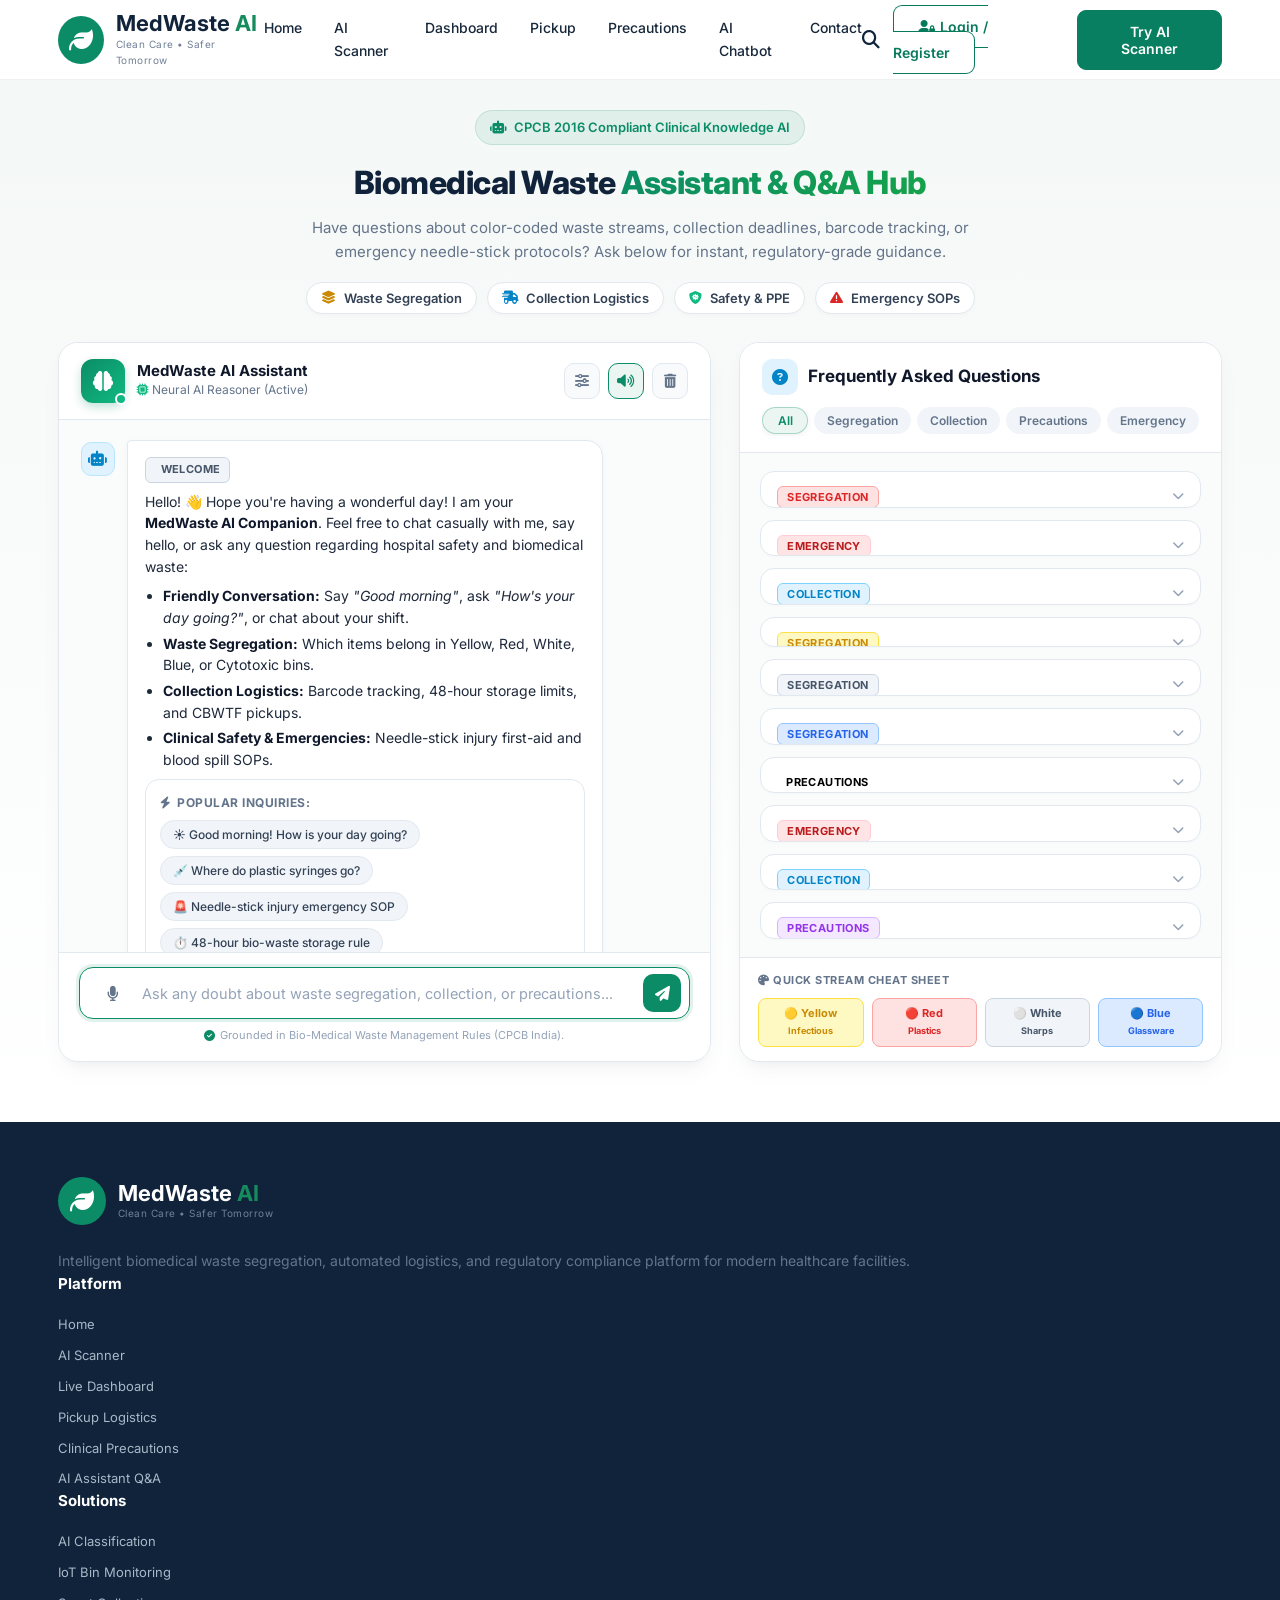
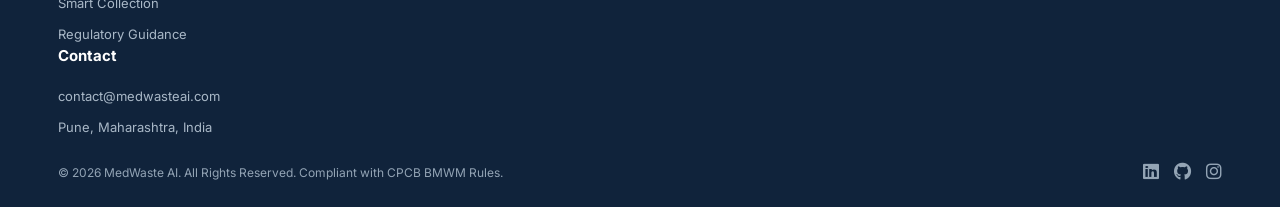
==== frontend/chatbot.html @ 3b21d908 "changes" ====
<!DOCTYPE html>
<html lang="en">

<head>
    <meta charset="UTF-8">
    <meta name="viewport" content="width=device-width, initial-scale=1.0">

    <title>AI Chatbot & Knowledge Assistant | MedWaste AI</title>
    <meta name="description" content="Ask doubts and get instant biomedical waste segregation guidance, collection logistics protocols, and clinical precautions grounded in Bio-Medical Waste Management Rules.">

    <!-- Global & Page Styles -->
    <link rel="stylesheet" href="style.css">
    <link rel="stylesheet" href="chatbot.css">

    <!-- Google Fonts -->
    <link rel="preconnect" href="https://fonts.googleapis.com">
    <link rel="preconnect" href="https://fonts.gstatic.com" crossorigin>
    <link href="https://fonts.googleapis.com/css2?family=Inter:wght@400;500;600;700;800&display=swap" rel="stylesheet">

    <!-- Font Awesome Icons -->
    <link rel="stylesheet" href="https://cdnjs.cloudflare.com/ajax/libs/font-awesome/6.5.2/css/all.min.css">
</head>

<body>

    <!-- ================= NAVBAR ================= -->
    <header class="navbar">
        <div class="logo">
            <div class="logo-icon">
                <i class="fa-solid fa-leaf"></i>
            </div>
            <div>
                <h2>MedWaste <span>AI</span></h2>
                <p>Clean Care • Safer Tomorrow</p>
            </div>
        </div>

        <nav id="navMenu">
            <a href="index.html">Home</a>
            <a href="scanner.html">AI Scanner</a>
            <a href="dashboard.html">Dashboard</a>
            <a href="pickup.html">Pickup</a>
            <a href="precautions.html">Precautions</a>
            <a href="chatbot.html" class="active">AI Chatbot</a>
            <a href="index.html#contact">Contact</a>
        </nav>

        <div class="nav-actions">
            <button class="search-btn" title="Focus Chat Input" onclick="document.getElementById('chatInput').focus()">
                <i class="fa-solid fa-magnifying-glass"></i>
            </button>

            <div id="authNavContainer">
                <a href="login.html" class="login-btn">
                    <i class="fa-solid fa-user-lock"></i> Login / Register
                </a>
            </div>

            <button class="primary-btn" onclick="window.location.href='scanner.html'">
                Try AI Scanner
            </button>
        </div>

        <button class="menu-btn" onclick="toggleMenu()" aria-label="Toggle navigation menu">
            <i class="fa-solid fa-bars"></i>
        </button>
    </header>


    <!-- ================= MAIN CHATBOT PAGE ================= -->
    <main class="chatbot-page">

        <!-- Hero Header -->
        <section class="chatbot-hero">
            <div class="chatbot-badge">
                <i class="fa-solid fa-robot"></i>
                CPCB 2016 Compliant Clinical Knowledge AI
            </div>

            <h1>
                Biomedical Waste <span>Assistant & Q&amp;A Hub</span>
            </h1>

            <p>
                Have questions about color-coded waste streams, collection deadlines, barcode tracking, 
                or emergency needle-stick protocols? Ask below for instant, regulatory-grade guidance.
            </p>

            <!-- Topic Quick Filter Chips -->
            <div class="topic-chips">
                <button type="button" class="topic-chip" onclick="askQuickPrompt('Which biomedical waste items belong in the Yellow, Red, White, and Blue bins?')">
                    <i class="fa-solid fa-layer-group" style="color: #ca8a04;"></i> Waste Segregation
                </button>
                <button type="button" class="topic-chip" onclick="askQuickPrompt('What is the 48-hour waste storage rule and how are barcoded bags tracked?')">
                    <i class="fa-solid fa-truck-fast" style="color: #0284c7;"></i> Collection Logistics
                </button>
                <button type="button" class="topic-chip" onclick="askQuickPrompt('What Personal Protective Equipment (PPE) is mandatory for waste handlers?')">
                    <i class="fa-solid fa-shield-virus" style="color: #10b981;"></i> Safety &amp; PPE
                </button>
                <button type="button" class="topic-chip" onclick="askQuickPrompt('What is the emergency first-aid protocol for an accidental needle-stick injury?')">
                    <i class="fa-solid fa-triangle-exclamation" style="color: #dc2626;"></i> Emergency SOPs
                </button>
            </div>
        </section>


        <!-- Two-Column Interactive Layout -->
        <div class="chatbot-container">

            <!-- LEFT: Real-Time Chatbot Console -->
            <section class="chat-console-card" aria-label="Interactive Waste Assistant Chat">

                <!-- Console Header -->
                <div class="chat-console-header">
                    <div class="bot-identity">
                        <div class="bot-avatar-wrapper">
                            <div class="bot-avatar">
                                <i class="fa-solid fa-brain"></i>
                            </div>
                            <span class="online-dot" title="Knowledge Engine Active"></span>
                        </div>
                        <div class="bot-text">
                            <h3>MedWaste AI Assistant</h3>
                            <p id="activeEngineLabel"><i class="fa-solid fa-microchip" style="color: #10b981;"></i> Neural AI Reasoner</p>
                        </div>
                    </div>

                    <div class="chat-header-actions">
                        <button type="button" id="engineSettingsBtn" class="icon-btn" title="AI Model Settings (Gemini LLM / Neural Engine)" onclick="openEngineModal()">
                            <i class="fa-solid fa-sliders"></i>
                        </button>
                        <button type="button" id="soundToggleBtn" class="icon-btn active-sound" title="Toggle Voice Narration (TTS)" onclick="toggleSound()">
                            <i class="fa-solid fa-volume-high" id="soundIcon"></i>
                        </button>
                        <button type="button" id="clearChatBtn" class="icon-btn" title="Clear Conversation" onclick="clearConversation()">
                            <i class="fa-solid fa-trash-can"></i>
                        </button>
                    </div>
                </div>

                <!-- Chat Messages Stream -->
                <div class="chat-messages-container" id="chatMessages" role="log" aria-live="polite">

                    <!-- Welcome Bot Message -->
                    <div class="message-row bot-row">
                        <div class="msg-avatar bot-msg-avatar">
                            <i class="fa-solid fa-robot"></i>
                        </div>
                        <div class="msg-bubble-wrap">
                            <div class="msg-bubble bot-bubble">
                                <span class="stream-badge general">
                                    <i class="fa-solid fa-sparkles"></i> Welcome
                                </span>
                                <p>
                                    Hello! 👋 Hope you're having a wonderful day! I am your <strong>MedWaste AI Companion</strong>. 
                                    Feel free to chat casually with me, say hello, or ask any question regarding hospital safety and biomedical waste:
                                </p>
                                <ul>
                                    <li><strong>Friendly Conversation:</strong> Say <em>"Good morning"</em>, ask <em>"How's your day going?"</em>, or chat about your shift.</li>
                                    <li><strong>Waste Segregation:</strong> Which items belong in Yellow, Red, White, Blue, or Cytotoxic bins.</li>
                                    <li><strong>Collection Logistics:</strong> Barcode tracking, 48-hour storage limits, and CBWTF pickups.</li>
                                    <li><strong>Clinical Safety &amp; Emergencies:</strong> Needle-stick injury first-aid and blood spill SOPs.</li>
                                </ul>

                                <!-- Initial Quick Prompt Chips -->
                                <div class="suggestions-box">
                                    <div class="suggestions-title">
                                        <i class="fa-solid fa-bolt"></i> Popular Inquiries:
                                    </div>
                                    <div class="prompt-chips-wrap">
                                        <button type="button" class="prompt-chip" onclick="askQuickPrompt('Good morning! How is your day going?')">
                                            ☀️ Good morning! How is your day going?
                                        </button>
                                        <button type="button" class="prompt-chip" onclick="askQuickPrompt('Where do used plastic syringes and IV sets go?')">
                                            💉 Where do plastic syringes go?
                                        </button>
                                        <button type="button" class="prompt-chip" onclick="askQuickPrompt('What is the emergency protocol for a needle-stick injury?')">
                                            🚨 Needle-stick injury emergency SOP
                                        </button>
                                        <button type="button" class="prompt-chip" onclick="askQuickPrompt('What is the 48-hour waste storage rule?')">
                                            ⏱️ 48-hour bio-waste storage rule
                                        </button>
                                        <button type="button" class="prompt-chip" onclick="askQuickPrompt('What belongs in the Blue container?')">
                                            🔷 What goes in the Blue container?
                                        </button>
                                        <button type="button" class="prompt-chip" onclick="askQuickPrompt('How should cytotoxic chemotherapy waste be handled?')">
                                            🟣 Cytotoxic chemo waste rules
                                        </button>
                                    </div>
                                </div>
                            </div>
                            <div class="msg-meta">
                                <span>Just now</span>
                            </div>
                        </div>
                    </div>

                    <!-- Typing Indicator Element -->
                    <div class="message-row bot-row" id="typingIndicator">
                        <div class="msg-avatar bot-msg-avatar">
                            <i class="fa-solid fa-robot"></i>
                        </div>
                        <div class="typing-indicator" style="display: flex;">
                            <span class="typing-dot"></span>
                            <span class="typing-dot"></span>
                            <span class="typing-dot"></span>
                        </div>
                    </div>

                </div>

                <!-- Input Console Form -->
                <div class="chat-console-input-area">
                    <form class="chat-form" id="chatForm" onsubmit="handleChatSubmit(event)">
                        <button type="button" class="input-action-btn voice-btn" id="voiceInputBtn" title="Speak your question using microphone" onclick="toggleVoiceRecognition()">
                            <i class="fa-solid fa-microphone" id="voiceIcon"></i>
                        </button>

                        <input 
                            type="text" 
                            class="chat-input" 
                            id="chatInput" 
                            placeholder="Ask any doubt about waste segregation, collection, or precautions..." 
                            autocomplete="off"
                            required
                        >

                        <button type="submit" class="input-action-btn send-btn" id="sendBtn" title="Send Question">
                            <i class="fa-solid fa-paper-plane"></i>
                        </button>
                    </form>

                    <div class="input-disclaimer">
                        <i class="fa-solid fa-circle-check" style="color: var(--chat-primary);"></i>
                        Grounded in Bio-Medical Waste Management Rules (CPCB India).
                    </div>
                </div>

            </section>


            <!-- RIGHT: Frequently Asked Questions & Quick Reference Hub -->
            <aside class="faq-hub-card" aria-label="Frequently Asked Questions Hub">

                <div class="faq-header">
                    <div class="faq-title">
                        <div class="faq-title-icon">
                            <i class="fa-solid fa-circle-question"></i>
                        </div>
                        <div>
                            <h2>Frequently Asked Questions</h2>
                        </div>
                    </div>

                    <!-- Category Filter Tabs -->
                    <div class="faq-filter-tabs" role="tablist">
                        <button type="button" class="tab-btn active" onclick="filterFaqs('All', this)">All</button>
                        <button type="button" class="tab-btn" onclick="filterFaqs('Segregation', this)">Segregation</button>
                        <button type="button" class="tab-btn" onclick="filterFaqs('Collection', this)">Collection</button>
                        <button type="button" class="tab-btn" onclick="filterFaqs('Precautions', this)">Precautions</button>
                        <button type="button" class="tab-btn" onclick="filterFaqs('Emergency', this)">Emergency</button>
                    </div>
                </div>

                <!-- Dynamic FAQ List -->
                <div class="faq-list-container" id="faqListContainer">
                    <!-- Populated dynamically by chatbot.js -->
                </div>

                <!-- Color Cheat Sheet Footer -->
                <div class="faq-footer-cheat">
                    <div class="cheat-title">
                        <i class="fa-solid fa-palette"></i> Quick Stream Cheat Sheet
                    </div>
                    <div class="cheat-stream-grid">
                        <div class="cheat-pill c-yellow" onclick="askQuickPrompt('What items belong in the Yellow biohazard bag and how is it treated?')">
                            🟡 Yellow<br><small>Infectious</small>
                        </div>
                        <div class="cheat-pill c-red" onclick="askQuickPrompt('Which items go into the Red container and how are they recycled?')">
                            🔴 Red<br><small>Plastics</small>
                        </div>
                        <div class="cheat-pill c-white" onclick="askQuickPrompt('What goes into the White translucent container and what are the rules?')">
                            ⚪ White<br><small>Sharps</small>
                        </div>
                        <div class="cheat-pill c-blue" onclick="askQuickPrompt('Which items go into the Blue-marked container and how are they treated?')">
                            🔵 Blue<br><small>Glassware</small>
                        </div>
                    </div>
                </div>

            </aside>

        </div>

    </main>


    <!-- ================= AI ENGINE SETTINGS MODAL ================= -->
    <div id="engineModal" class="engine-modal-backdrop" style="display: none;">
        <div class="engine-modal-dialog">
            <div class="engine-modal-header">
                <div style="display: flex; align-items: center; gap: 10px;">
                    <div class="engine-modal-icon">
                        <i class="fa-solid fa-microchip"></i>
                    </div>
                    <div>
                        <h3>AI Engine &amp; Intelligence Model</h3>
                        <p>Configure model processing &amp; reasoning parameters</p>
                    </div>
                </div>
                <button type="button" class="engine-modal-close" onclick="closeEngineModal()">
                    <i class="fa-solid fa-xmark"></i>
                </button>
            </div>

            <div class="engine-modal-body">
                <div class="engine-card active-engine-card" id="cardNeuralEngine">
                    <div class="engine-card-header">
                        <div class="engine-radio-wrap">
                            <input type="radio" id="engineModeNeural" name="engineMode" value="neural" checked onchange="handleEngineChange()">
                            <label for="engineModeNeural"><strong>MedWaste AI Clinical Reasoner</strong></label>
                        </div>
                        <span class="badge-default">Built-in (Zero-Latency)</span>
                    </div>
                    <p>
                        High-precision biomedical reasoning engine trained specifically on Bio-Medical Waste Management Rules 2016 (CPCB). 
                        Instantly recognizes over 100 clinical items, scenarios, emergency SOPs, and penalties without external API calls.
                    </p>
                </div>

                <div class="engine-card" id="cardGeminiEngine">
                    <div class="engine-card-header">
                        <div class="engine-radio-wrap">
                            <input type="radio" id="engineModeGemini" name="engineMode" value="gemini" onchange="handleEngineChange()">
                            <label for="engineModeGemini"><strong>Google Gemini 2.5 Flash LLM</strong></label>
                        </div>
                        <span class="badge-gemini"><i class="fa-solid fa-sparkles"></i> Cloud LLM</span>
                    </div>
                    <p>
                        Connect directly to Google's cutting-edge multimodal Gemini 2.5 Flash model for natural conversational synthesis and advanced hospital edge-case reasoning.
                    </p>
                    <div class="api-key-input-wrap" id="apiKeyWrap" style="margin-top: 12px; display: none;">
                        <label for="geminiApiKeyInput">Enter Gemini API Key:</label>
                        <div class="input-with-action">
                            <input type="password" id="geminiApiKeyInput" placeholder="AIzaSy..." autocomplete="off">
                            <button type="button" class="btn-toggle-key" onclick="toggleKeyVisibility()">
                                <i class="fa-solid fa-eye" id="keyEyeIcon"></i>
                            </button>
                        </div>
                        <small style="color: #64748b; margin-top: 4px; display: block;">
                            Your key is stored securely in your browser's local storage and used directly for queries.
                        </small>
                    </div>
                </div>
            </div>

            <div class="engine-modal-footer">
                <button type="button" class="outline-btn" onclick="closeEngineModal()">Cancel</button>
                <button type="button" class="primary-btn" onclick="saveEngineSettings()">Save Preferences</button>
            </div>
        </div>
    </div>


    <!-- ================= FOOTER ================= -->
    <footer class="footer">
        <div class="footer-container">

            <div class="footer-column">
                <div class="logo">
                    <div class="logo-icon">
                        <i class="fa-solid fa-leaf"></i>
                    </div>
                    <div>
                        <h2>MedWaste <span>AI</span></h2>
                        <p>Clean Care • Safer Tomorrow</p>
                    </div>
                </div>
                <p style="margin-top: 15px; font-size: 14px; color: #64748b;">
                    Intelligent biomedical waste segregation, automated logistics, 
                    and regulatory compliance platform for modern healthcare facilities.
                </p>
            </div>

            <div class="footer-column">
                <h3>Platform</h3>
                <a href="index.html">Home</a>
                <a href="scanner.html">AI Scanner</a>
                <a href="dashboard.html">Live Dashboard</a>
                <a href="pickup.html">Pickup Logistics</a>
                <a href="precautions.html">Clinical Precautions</a>
                <a href="chatbot.html">AI Assistant Q&amp;A</a>
            </div>

            <div class="footer-column">
                <h3>Solutions</h3>
                <a href="scanner.html">AI Classification</a>
                <a href="dashboard.html">IoT Bin Monitoring</a>
                <a href="pickup.html">Smart Collection</a>
                <a href="chatbot.html">Regulatory Guidance</a>
            </div>

            <div class="footer-column">
                <h3>Contact</h3>
                <a href="mailto:contact@medwasteai.com">contact@medwasteai.com</a>
                <a href="#">Pune, Maharashtra, India</a>
            </div>

        </div>

        <div class="footer-bottom">
            <p>© 2026 MedWaste AI. All Rights Reserved. Compliant with CPCB BMWM Rules.</p>
            <div class="socials">
                <a href="#" aria-label="LinkedIn"><i class="fa-brands fa-linkedin"></i></a>
                <a href="#" aria-label="GitHub"><i class="fa-brands fa-github"></i></a>
                <a href="#" aria-label="Instagram"><i class="fa-brands fa-instagram"></i></a>
            </div>
        </div>
    </footer>

    <!-- Toast Notification Container -->
    <div id="toastContainer" class="toast-container"></div>

    <!-- Application Scripts -->
    <script src="script.js"></script>
    <script src="chatbot.js"></script>

</body>

</html>
---- frontend/style.css ----
/* =========================
   GLOBAL
========================= */

* {
    margin: 0;
    padding: 0;
    box-sizing: border-box;
}

html {
    scroll-behavior: smooth;
}

body {
    font-family: "Inter", sans-serif;
    color: #10233b;
    background: #ffffff;
    line-height: 1.6;
}

button {
    font-family: inherit;
    cursor: pointer;
}

a {
    text-decoration: none;
    color: inherit;
}


/* =========================
   NAVBAR
========================= */

.navbar {
    height: 80px;
    padding: 0 4.5%;
    display: flex;
    align-items: center;
    justify-content: space-between;

    background: rgba(255, 255, 255, 0.97);
    border-bottom: 1px solid #edf1ef;

    position: sticky;
    top: 0;
    z-index: 1000;
}

.logo {
    display: flex;
    align-items: center;
    gap: 12px;
}

.logo-icon {
    width: 48px;
    height: 48px;

    display: flex;
    align-items: center;
    justify-content: center;

    border-radius: 50%;

    background: #0c8c66;
    color: white;

    font-size: 24px;
}

.logo h2 {
    font-size: 22px;
    line-height: 1.1;
}

.logo h2 span {
    color: #168b5d;
}

.logo p {
    font-size: 10px;
    color: #718096;
    letter-spacing: 0.5px;
}

nav {
    display: flex;
    gap: 32px;
}

nav a {
    color: #18283b;
    font-size: 14px;
    font-weight: 500;

    position: relative;
}

nav a:hover,
nav a.active {
    color: #087a5c;
}

nav a.active::after {
    content: "";

    position: absolute;
    left: 0;
    bottom: -9px;

    width: 100%;
    height: 2px;

    background: #087a5c;
}

.nav-actions {
    display: flex;
    align-items: center;
    gap: 13px;
}

.search-btn {
    border: none;
    background: transparent;
    font-size: 18px;
    color: #10233b;
}

.login-btn,
.primary-btn,
.outline-btn {
    border-radius: 9px;
    padding: 12px 24px;
    font-size: 14px;
    font-weight: 600;
    transition: 0.25s;
}

.login-btn {
    background: white;
    color: #087a5c;
    border: 1px solid #087a5c;
}

.primary-btn {
    background: #087f60;
    color: white;
    border: 1px solid #087f60;
}

.primary-btn:hover {
    background: #05684f;
    transform: translateY(-2px);
}

.login-btn:hover {
    background: #f0faf6;
}

.menu-btn {
    display: none;
    background: transparent;
    border: none;
    font-size: 24px;
}


/* =========================
   HERO
========================= */

.hero {
    min-height: 500px;

    display: flex;
    align-items: center;

    padding: 65px 4.5%;

    background:
        linear-gradient(90deg,
            #f5fbfd 0%,
            #ffffff 55%,
            #eaf5f1 100%);

    overflow: hidden;
}

.hero-content {
    width: 50%;
    max-width: 650px;
    z-index: 2;
}

.eyebrow,
.section-label {
    color: #66809a;
    font-size: 12px;
    letter-spacing: 2px;
    font-weight: 700;
    margin-bottom: 15px;
}

.hero h1 {
    font-size: clamp(42px, 5vw, 65px);
    line-height: 1.02;
    letter-spacing: -2.5px;
    margin-bottom: 25px;
}

.hero h1 span {
    color: #08805f;
}

.hero-description {
    max-width: 570px;
    color: #52657b;
    font-size: 17px;
    margin-bottom: 30px;
}

.hero-buttons {
    display: flex;
    align-items: center;
    gap: 15px;
}

.hero-btn {
    padding: 15px 25px;
}

.hero-btn i {
    margin-left: 10px;
}

.video-btn {
    background: white;
    border: 1px solid #168b6a;
    color: #087a5c;

    padding: 14px 23px;
    border-radius: 9px;

    display: flex;
    align-items: center;
    gap: 10px;

    font-weight: 600;
}

.play-icon {
    width: 27px;
    height: 27px;

    display: flex;
    align-items: center;
    justify-content: center;

    border: 1px solid #168b6a;
    border-radius: 50%;

    font-size: 10px;
}


/* =========================
   ROBOT
========================= */

.hero-image {
    width: 50%;
    height: 430px;

    display: flex;
    justify-content: center;
    align-items: center;

    position: relative;
}

.robot {
    width: 500px;
    height: 350px;

    position: relative;
}

.robot-body {
    position: absolute;

    width: 350px;
    height: 220px;

    right: 15px;
    top: 35px;

    background: linear-gradient(145deg,
            #f7f9f8,
            #dfe7e4);

    border-radius: 25px 40px 30px 20px;

    box-shadow:
        0 25px 40px rgba(15, 60, 50, 0.15);

    border: 2px solid #d2ddda;
}

.robot-screen {
    position: absolute;

    width: 100px;
    height: 145px;

    right: 38px;
    top: 68px;

    background: #10233b;
    color: white;

    border-radius: 10px;

    z-index: 3;

    text-align: center;
    padding: 13px 5px;
}

.robot-screen i {
    color: #39b87e;
    font-size: 22px;
}

.robot-screen h4 {
    color: #39b87e;
    margin-top: 5px;
}

.robot-screen p {
    font-size: 8px;
    line-height: 1.5;
}

.robot-camera {
    position: absolute;

    top: -25px;
    left: 50px;

    width: 55px;
    height: 38px;

    border-radius: 8px;

    background: #142334;
    color: white;

    display: flex;
    justify-content: center;
    align-items: center;
}

.robot-arm {
    position: absolute;

    width: 145px;
    height: 18px;

    background: #bdc8c5;

    left: 40px;
    top: 30px;

    transform: rotate(-25deg);

    border-radius: 20px;
}

.robot-logo {
    position: absolute;
    bottom: 20px;
    left: 35px;

    display: flex;
    align-items: center;
    gap: 8px;

    color: #0a7357;
}

.robot-logo i {
    font-size: 28px;
}

.waste-bins {
    position: absolute;

    bottom: 0;
    left: 0;

    display: flex;
    gap: 6px;

    z-index: 5;
}

.waste-bin {
    width: 92px;
    height: 125px;

    border-radius: 8px 8px 12px 12px;

    display: flex;
    flex-direction: column;
    align-items: center;
    justify-content: center;

    color: #101820;

    box-shadow: 0 12px 20px rgba(0, 0, 0, 0.12);
}

.waste-bin i {
    font-size: 28px;
    margin-bottom: 7px;
}

.waste-bin strong {
    font-size: 8px;
}

.waste-bin small {
    font-size: 7px;
}

.yellow {
    background: #ffd51b;
}

.red {
    background: #ed443d;
}

.blue {
    background: #2589d8;
    color: white;
}

.white {
    background: #f4f6f5;
}


/* =========================
   FEATURES
========================= */

.features {
    padding: 28px 4.5%;

    display: grid;
    grid-template-columns: repeat(5, 1fr);

    gap: 25px;

    border-bottom: 1px solid #edf2ef;
}

.feature {
    display: flex;
    align-items: center;
    gap: 14px;
}

.feature-icon {
    width: 50px;
    height: 50px;

    flex-shrink: 0;

    border-radius: 50%;

    display: flex;
    align-items: center;
    justify-content: center;

    color: white;
    font-size: 20px;
}

.green {
    background: #22a361;
}

.blue {
    background: #2988dc;
}

.purple {
    background: #7957c8;
}

.orange {
    background: #ed8b32;
}

.feature h3 {
    font-size: 14px;
    line-height: 1.3;
    margin-bottom: 5px;
}

.feature p {
    color: #69798b;
    font-size: 12px;
    line-height: 1.4;
}


/* =========================
   STATS
========================= */

.stats {
    margin: 35px 4.5%;

    padding: 25px 35px;

    border-radius: 15px;

    background: #f1faf6;

    display: grid;
    grid-template-columns: repeat(4, 1fr);
}

.stat {
    display: flex;
    align-items: center;
    gap: 18px;

    justify-content: center;

    border-right: 1px solid #d8e9e1;
}

.stat:last-child {
    border-right: none;
}

.stat>i {
    font-size: 30px;
    color: #43ad63;
}

.stat h2 {
    color: #075c52;
    font-size: 25px;
}

.stat p {
    color: #526578;
    font-size: 13px;
}


/* =========================
   ABOUT
========================= */

.about {
    padding: 80px 4.5%;
    background: white;
}

.section-heading {
    max-width: 700px;
    margin-bottom: 40px;
}

.section-heading h2 {
    font-size: 42px;
    line-height: 1.1;
    margin-bottom: 15px;
}

.section-heading>p:last-child {
    color: #64748b;
}

.about-cards {
    display: grid;
    grid-template-columns: repeat(3, 1fr);
    gap: 25px;
}

.about-card {
    padding: 30px;

    border: 1px solid #e5eeea;
    border-radius: 15px;

    transition: 0.3s;
}

.about-card:hover {
    transform: translateY(-5px);
    box-shadow: 0 15px 35px rgba(0, 0, 0, 0.07);
}

.card-icon {
    width: 52px;
    height: 52px;

    border-radius: 12px;

    display: flex;
    justify-content: center;
    align-items: center;

    color: white;
    background: #0c8c66;

    font-size: 21px;

    margin-bottom: 20px;
}

.about-card h3 {
    margin-bottom: 10px;
}

.about-card p {
    color: #68788a;
    font-size: 14px;
}


/* =========================
   PROCESS
========================= */

.process {
    padding: 80px 4.5%;
    background: #f8fbfa;
}

.process-header {
    display: flex;
    justify-content: space-between;
    align-items: flex-end;

    margin-bottom: 40px;
}

.process-header h2 {
    font-size: 42px;
}

.outline-btn {
    background: white;
    border: 1px solid #087a5c;
    color: #087a5c;
}

.process-container {
    display: flex;
    align-items: stretch;
    justify-content: center;
}

.process-step {
    background: white;

    border: 1px solid #e2ebe7;

    border-radius: 15px;

    padding: 25px;

    flex: 1;

    position: relative;
}

.process-number {
    position: absolute;
    right: 20px;
    top: 15px;

    font-size: 12px;
    font-weight: 700;
    color: #9aada5;
}

.process-icon {
    width: 50px;
    height: 50px;

    border-radius: 50%;

    background: #eaf7f1;
    color: #07805d;

    display: flex;
    align-items: center;
    justify-content: center;

    margin-bottom: 18px;
}

.process-step h3 {
    margin-bottom: 7px;
}

.process-step p {
    color: #6a7b8c;
    font-size: 12px;
}

.process-arrow {
    display: flex;
    align-items: center;

    padding: 0 10px;

    color: #5e9584;
}


/* =========================
   DASHBOARD
========================= */

.dashboard-section {
    padding: 85px 4.5%;
}

.dashboard {
    max-width: 1100px;
    margin: auto;

    border-radius: 18px;

    border: 1px solid #dce8e3;

    padding: 28px;

    box-shadow: 0 20px 50px rgba(0, 0, 0, 0.06);
}

.dashboard-header {
    display: flex;
    justify-content: space-between;
    align-items: center;

    margin-bottom: 25px;
}

.dashboard-header h3 {
    font-size: 20px;
}

.dashboard-header p {
    color: #758598;
    font-size: 12px;
}

.live-status {
    color: #198754;
    font-size: 12px;
    font-weight: 600;

    display: flex;
    align-items: center;
    gap: 8px;
}

.live-status span {
    width: 8px;
    height: 8px;

    background: #23aa68;
    border-radius: 50%;
}

.dashboard-cards {
    display: grid;
    grid-template-columns: repeat(4, 1fr);
    gap: 15px;

    margin-bottom: 30px;
}

.dashboard-card {
    padding: 20px;

    background: #f6faf8;

    border-radius: 12px;

    display: flex;
    gap: 15px;
    align-items: center;
}

.dashboard-card>i {
    font-size: 25px;
    color: #08805f;
}

.dashboard-card span {
    display: block;
    font-size: 11px;
    color: #718096;
}

.dashboard-card strong {
    font-size: 22px;
}

.bin-status h3 {
    margin-bottom: 20px;
}

.bin-row {
    display: grid;
    grid-template-columns: 200px 1fr 45px;
    align-items: center;

    gap: 15px;

    margin: 16px 0;
}

.bin-name {
    font-size: 13px;
}

.dot {
    display: inline-block;

    width: 10px;
    height: 10px;

    border-radius: 50%;

    margin-right: 7px;
}

.yellow-dot {
    background: #f4cc00;
}

.red-dot {
    background: #e7473f;
}

.blue-dot {
    background: #2688d7;
}

.white-dot {
    background: #a9b1b0;
}

.progress {
    height: 9px;

    background: #e8efec;

    border-radius: 20px;

    overflow: hidden;
}

.progress span {
    display: block;

    height: 100%;

    background: #0b9068;

    border-radius: 20px;
}


/* =========================
   CONTACT
========================= */

.contact {
    margin-top: 30px;

    padding: 90px 4.5%;

    background:
        linear-gradient(135deg,
            #eaf8f2,
            #f5fbfa);

    text-align: center;
}

.contact-content {
    max-width: 700px;
    margin: auto;
}

.contact h2 {
    font-size: 42px;
    line-height: 1.1;

    margin-bottom: 18px;
}

.contact p:not(.section-label) {
    color: #657789;
    margin-bottom: 28px;
}


/* =========================
   FOOTER
========================= */

footer {
    background: #10233b;
    color: white;

    padding: 55px 4.5% 20px;
}

.footer-main {
    display: grid;

    grid-template-columns: 2fr 1fr 1fr 1.5fr;

    gap: 50px;

    padding-bottom: 40px;

    border-bottom: 1px solid rgba(255, 255, 255, 0.12);
}

.footer-brand>p {
    margin-top: 20px;

    max-width: 350px;

    color: #a9b8c7;

    font-size: 13px;
}

.footer-column {
    display: flex;
    flex-direction: column;
    gap: 10px;
}

.footer-column h3 {
    font-size: 15px;
    margin-bottom: 8px;
}

.footer-column a {
    color: #a9b8c7;
    font-size: 13px;
}

.footer-column a:hover {
    color: white;
}

.footer-bottom {
    padding-top: 20px;

    display: flex;
    justify-content: space-between;
    align-items: center;

    color: #93a4b5;

    font-size: 12px;
}

.socials {
    display: flex;
    gap: 15px;

    font-size: 18px;
}


/* =========================
   MODAL
========================= */

.modal {
    position: fixed;

    inset: 0;

    background: rgba(10, 25, 40, 0.65);

    display: none;

    align-items: center;
    justify-content: center;

    z-index: 2000;
}

.modal.show {
    display: flex;
}

.modal-content {
    width: 400px;

    background: white;

    border-radius: 18px;

    padding: 35px;

    position: relative;

    box-shadow: 0 30px 70px rgba(0, 0, 0, 0.2);
}

.close-btn {
    position: absolute;

    right: 18px;
    top: 13px;

    border: none;
    background: transparent;

    font-size: 27px;
    color: #607080;
}

.modal-icon {
    width: 55px;
    height: 55px;

    display: flex;
    align-items: center;
    justify-content: center;

    background: #eaf8f2;
    color: #087f60;

    border-radius: 50%;

    font-size: 24px;

    margin-bottom: 15px;
}

.modal-content h2 {
    margin-bottom: 5px;
}

.modal-content>p {
    color: #718096;
    font-size: 13px;
    margin-bottom: 25px;
}

.modal-content label {
    display: block;

    font-size: 13px;
    font-weight: 600;

    margin: 15px 0 6px;
}

.modal-content input {
    width: 100%;

    padding: 13px;

    border: 1px solid #d8e2df;

    border-radius: 8px;

    outline: none;
}

.modal-content input:focus {
    border-color: #087f60;
}

.login-submit {
    width: 100%;
    margin-top: 20px;
}


/* =========================
   RESPONSIVE
========================= */

@media(max-width:1100px) {

    nav {
        gap: 18px;
    }

    .features {
        grid-template-columns: repeat(3, 1fr);
    }

    .hero-image {
        transform: scale(0.85);
    }

}


@media(max-width:850px) {

    .nav-actions {
        display: none;
    }

    nav {
        position: absolute;

        top: 80px;
        left: 0;
        right: 0;

        background: white;

        display: none;
        flex-direction: column;

        padding: 25px;

        border-bottom: 1px solid #ddd;
    }

    nav.open {
        display: flex;
    }

    .menu-btn {
        display: block;
    }

    .hero {
        flex-direction: column;
        text-align: center;
    }

    .hero-content {
        width: 100%;
    }

    .hero-description {
        margin-left: auto;
        margin-right: auto;
    }

    .hero-buttons {
        justify-content: center;
    }

    .hero-image {
        width: 100%;
        margin-top: 30px;
    }

    .features {
        grid-template-columns: repeat(2, 1fr);
    }

    .stats {
        grid-template-columns: repeat(2, 1fr);
        gap: 25px;
    }

    .stat {
        border-right: none;
    }

    .about-cards {
        grid-template-columns: 1fr;
    }

    .process-container {
        flex-direction: column;
        gap: 15px;
    }

    .process-arrow {
        justify-content: center;
        transform: rotate(90deg);
    }

    .dashboard-cards {
        grid-template-columns: repeat(2, 1fr);
    }

    .footer-main {
        grid-template-columns: 1fr 1fr;
    }

}


@media(max-width:550px) {

    .navbar {
        padding: 0 20px;
    }

    .logo h2 {
        font-size: 18px;
    }

    .hero {
        padding: 50px 20px;
    }

    .hero h1 {
        font-size: 40px;
    }

    .hero-buttons {
        flex-direction: column;
    }

    .hero-image {
        transform: scale(0.65);
        margin-left: -70px;
        width: 600px;
    }

    .features {
        grid-template-columns: 1fr;
        padding: 30px 20px;
    }

    .stats {
        margin: 25px 20px;
        grid-template-columns: 1fr;
    }

    .stat {
        justify-content: flex-start;
    }

    .about,
    .process,
    .dashboard-section {
        padding-left: 20px;
        padding-right: 20px;
    }

    .section-heading h2,
    .process-header h2,
    .contact h2 {
        font-size: 32px;
    }

    .process-header {
        align-items: flex-start;
        flex-direction: column;
        gap: 20px;
    }

    .dashboard-cards {
        grid-template-columns: 1fr;
    }

    .bin-row {
        grid-template-columns: 1fr;
        gap: 6px;
    }

    .footer-main {
        grid-template-columns: 1fr;
    }

    .footer-bottom {
        flex-direction: column;
        gap: 15px;
    }

}


/* =========================================================
   CONNECTED BACKEND & INTERACTIVE FEATURES STYLES
========================================================= */

/* --- Connection Status Indicator --- */
.dashboard-header-right {
    display: flex;
    align-items: center;
    gap: 15px;
    flex-wrap: wrap;
}

.status-pulse-dot {
    width: 10px;
    height: 10px;
    border-radius: 50%;
    display: inline-block;
    background: #10b981;
    box-shadow: 0 0 0 rgba(16, 185, 129, 0.4);
    animation: pulseGlow 2s infinite;
}

.status-pulse-dot.offline {
    background: #ef4444;
    box-shadow: 0 0 0 rgba(239, 68, 68, 0.4);
    animation: none;
}

.status-pulse-dot.connecting {
    background: #f59e0b;
    box-shadow: 0 0 0 rgba(245, 158, 11, 0.4);
}

@keyframes pulseGlow {
    0% {
        box-shadow: 0 0 0 0 rgba(16, 185, 129, 0.7);
    }
    70% {
        box-shadow: 0 0 0 8px rgba(16, 185, 129, 0);
    }
    100% {
        box-shadow: 0 0 0 0 rgba(16, 185, 129, 0);
    }
}

.dash-quick-actions {
    display: flex;
    gap: 10px;
}

.dash-btn {
    display: inline-flex;
    align-items: center;
    gap: 7px;
    padding: 8px 14px;
    border-radius: 8px;
    font-size: 13px;
    font-weight: 600;
    cursor: pointer;
    background: #087f60;
    color: white;
    border: none;
    transition: all 0.2s ease;
}

.dash-btn:hover {
    background: #075c52;
    transform: translateY(-1px);
}

.dash-btn-sim {
    background: #0ea5e9;
}

.dash-btn-sim:hover {
    background: #0284c7;
}

/* --- AI Classifier Section --- */
.classifier-section {
    padding: 70px 4.5%;
    background: #f8fbfa;
    border-top: 1px solid #e6f0eb;
    border-bottom: 1px solid #e6f0eb;
}

.classifier-grid {
    display: grid;
    grid-template-columns: 1fr 1fr;
    gap: 30px;
    margin-top: 30px;
}

.classifier-card {
    background: white;
    border-radius: 16px;
    padding: 28px;
    box-shadow: 0 4px 20px rgba(0, 0, 0, 0.04);
    border: 1px solid #e2e8f0;
    display: flex;
    flex-direction: column;
}

.panel-header {
    display: flex;
    align-items: center;
    gap: 15px;
    margin-bottom: 20px;
    padding-bottom: 15px;
    border-bottom: 1px solid #f1f5f9;
}

.panel-header i {
    font-size: 24px;
    color: #087f60;
    background: #e6f7f2;
    width: 46px;
    height: 46px;
    border-radius: 12px;
    display: flex;
    align-items: center;
    justify-content: center;
}

.panel-header h3 {
    font-size: 18px;
    color: #0f172a;
    margin-bottom: 3px;
}

.panel-header p {
    font-size: 13px;
    color: #64748b;
}

/* Scanner Mode Switcher */
.scanner-mode-tabs {
    display: flex;
    background: #f1f5f9;
    padding: 5px;
    border-radius: 12px;
    gap: 6px;
    margin-bottom: 20px;
}

.scanner-mode-btn {
    flex: 1;
    display: inline-flex;
    align-items: center;
    justify-content: center;
    gap: 8px;
    padding: 10px 16px;
    border: none;
    border-radius: 9px;
    background: transparent;
    color: #64748b;
    font-family: inherit;
    font-size: 13px;
    font-weight: 600;
    cursor: pointer;
    transition: all 0.25s cubic-bezier(0.4, 0, 0.2, 1);
}

.scanner-mode-btn:hover {
    color: #0f172a;
    background: rgba(255, 255, 255, 0.6);
}

.scanner-mode-btn.active {
    background: #ffffff;
    color: #087f60;
    box-shadow: 0 3px 10px rgba(0, 0, 0, 0.08);
}

/* Upload Dropzone */
.upload-dropzone {
    border: 2px dashed #cbd5e1;
    border-radius: 14px;
    padding: 24px 20px;
    text-align: center;
    background: #f8fafc;
    cursor: pointer;
    transition: all 0.25s ease;
    position: relative;
    min-height: 200px;
    display: flex;
    align-items: center;
    justify-content: center;
}

.upload-dropzone:hover, .upload-dropzone.dragover {
    border-color: #087f60;
    background: #f0fdf9;
}

.dropzone-icon {
    font-size: 38px;
    color: #087f60;
    margin-bottom: 10px;
}

.dropzone-content h4 {
    font-size: 15px;
    color: #1e293b;
    margin-bottom: 4px;
}

.dropzone-content p {
    font-size: 13px;
    color: #64748b;
}

.dropzone-content span {
    color: #087f60;
    font-weight: 600;
    text-decoration: underline;
}

.dropzone-content small {
    display: block;
    margin-top: 6px;
    font-size: 11px;
    color: #94a3b8;
}

.dropzone-preview {
    width: 100%;
    display: flex;
    flex-direction: column;
    align-items: center;
    gap: 14px;
}

.image-scan-wrapper {
    position: relative;
    max-width: 100%;
    border-radius: 12px;
    overflow: hidden;
    box-shadow: 0 6px 20px rgba(0, 0, 0, 0.12);
    background: #0f172a;
    display: inline-flex;
    justify-content: center;
    align-items: center;
}

.image-scan-wrapper img {
    max-height: 220px;
    max-width: 100%;
    object-fit: contain;
    display: block;
}

.scanner-laser {
    display: none;
    position: absolute;
    left: 0;
    right: 0;
    height: 3px;
    background: linear-gradient(90deg, transparent, #10b981, #34d399, #10b981, transparent);
    box-shadow: 0 0 15px #10b981, 0 0 30px #34d399;
    z-index: 5;
    animation: laserScanMove 1.8s infinite ease-in-out alternate;
}

@keyframes laserScanMove {
    0% {
        top: 4%;
        opacity: 0.8;
    }
    50% {
        opacity: 1;
    }
    100% {
        top: 96%;
        opacity: 0.8;
    }
}

.scanning-overlay-badge {
    position: absolute;
    bottom: 12px;
    background: rgba(15, 23, 42, 0.88);
    backdrop-filter: blur(8px);
    color: #34d399;
    font-size: 12px;
    font-weight: 700;
    letter-spacing: 0.5px;
    padding: 6px 14px;
    border-radius: 20px;
    border: 1px solid rgba(52, 211, 153, 0.4);
    box-shadow: 0 4px 15px rgba(0, 0, 0, 0.3);
    display: inline-flex;
    align-items: center;
    gap: 8px;
    z-index: 6;
}

.preview-remove-btn {
    background: #fee2e2;
    color: #dc2626;
    border: none;
    padding: 8px 16px;
    border-radius: 8px;
    font-size: 12px;
    font-weight: 600;
    cursor: pointer;
    display: inline-flex;
    align-items: center;
    gap: 6px;
    transition: all 0.2s ease;
}

.preview-remove-btn:hover {
    background: #fecaca;
}

/* --- Live Camera Scanner Viewport & HUD --- */
.camera-scanner-view {
    display: flex;
    flex-direction: column;
    gap: 16px;
}

.camera-viewport {
    position: relative;
    width: 100%;
    height: 270px;
    background: #090d16;
    border-radius: 14px;
    overflow: hidden;
    border: 1px solid #1e293b;
    box-shadow: inset 0 0 35px rgba(0, 0, 0, 0.7);
    display: flex;
    align-items: center;
    justify-content: center;
}

.camera-viewport video {
    width: 100%;
    height: 100%;
    object-fit: cover;
    display: block;
}

.scanner-hud {
    position: absolute;
    inset: 12px;
    pointer-events: none;
    z-index: 4;
}

.hud-corner {
    position: absolute;
    width: 26px;
    height: 26px;
    border-color: #10b981;
    border-style: solid;
    border-width: 0;
    box-shadow: 0 0 10px rgba(16, 185, 129, 0.3);
}

.hud-corner.top-left {
    top: 0;
    left: 0;
    border-top-width: 3px;
    border-left-width: 3px;
    border-top-left-radius: 6px;
}

.hud-corner.top-right {
    top: 0;
    right: 0;
    border-top-width: 3px;
    border-right-width: 3px;
    border-top-right-radius: 6px;
}

.hud-corner.bottom-left {
    bottom: 0;
    left: 0;
    border-bottom-width: 3px;
    border-left-width: 3px;
    border-bottom-left-radius: 6px;
}

.hud-corner.bottom-right {
    bottom: 0;
    right: 0;
    border-bottom-width: 3px;
    border-right-width: 3px;
    border-bottom-right-radius: 6px;
}

.hud-laser {
    position: absolute;
    left: 0;
    right: 0;
    height: 2px;
    background: linear-gradient(90deg, transparent, #10b981, #6ee7b7, #10b981, transparent);
    box-shadow: 0 0 14px #10b981, 0 0 28px #34d399;
    animation: laserScanMove 2.2s infinite ease-in-out alternate;
}

.hud-status-badge {
    position: absolute;
    top: 10px;
    left: 50%;
    transform: translateX(-50%);
    background: rgba(15, 23, 42, 0.85);
    color: #94a3b8;
    font-size: 11px;
    font-weight: 700;
    letter-spacing: 0.8px;
    text-transform: uppercase;
    padding: 5px 14px;
    border-radius: 20px;
    border: 1px solid rgba(255, 255, 255, 0.12);
    display: inline-flex;
    align-items: center;
    gap: 7px;
    backdrop-filter: blur(8px);
    white-space: nowrap;
}

.hud-status-badge.live {
    color: #34d399;
    border-color: rgba(52, 211, 153, 0.4);
}

.hud-status-badge.live::before {
    content: "";
    width: 7px;
    height: 7px;
    background: #10b981;
    border-radius: 50%;
    box-shadow: 0 0 8px #10b981;
    animation: pulseDot 1.4s infinite;
}

.camera-controls {
    display: flex;
    gap: 12px;
    justify-content: center;
    flex-wrap: wrap;
}

.camera-controls .capture-btn {
    background: linear-gradient(135deg, #059669, #087f60);
    box-shadow: 0 4px 14px rgba(8, 127, 96, 0.35);
}

.camera-controls .capture-btn:hover {
    background: linear-gradient(135deg, #047857, #065f46);
}

/* Sample Picker */
.sample-picker {
    margin-top: 22px;
    padding-top: 18px;
    border-top: 1px solid #f1f5f9;
}

.sample-title {
    display: block;
    font-size: 13px;
    font-weight: 600;
    color: #475569;
    margin-bottom: 10px;
}

.sample-tags {
    display: flex;
    flex-wrap: wrap;
    gap: 8px;
}

.sample-tag {
    display: inline-flex;
    align-items: center;
    gap: 7px;
    padding: 8px 12px;
    border-radius: 8px;
    font-size: 12px;
    font-weight: 600;
    cursor: pointer;
    border: 1px solid transparent;
    transition: all 0.2s ease;
}

.sr-only-file-input {
    position: absolute;
    width: 1px;
    height: 1px;
    padding: 0;
    margin: -1px;
    overflow: hidden;
    clip: rect(0, 0, 0, 0);
    white-space: nowrap;
    border: 0;
    opacity: 0;
}

.browse-link {
    color: #087f60;
    font-weight: 700;
    text-decoration: underline;
    cursor: pointer;
}

.station-tag {
    background: #ecfdf5;
    color: #047857;
    border-color: #a7f3d0;
    font-weight: 700;
}
.station-tag:hover {
    background: #d1fae5;
    border-color: #6ee7b7;
}

.yellow-tag {
    background: #fef9c3;
    color: #854d0e;
    border-color: #fef08a;
}
.yellow-tag:hover {
    background: #fef08a;
}

.red-tag {
    background: #fee2e2;
    color: #b91c1c;
    border-color: #fecaca;
}
.red-tag:hover {
    background: #fecaca;
}

.blue-tag {
    background: #dbeafe;
    color: #1d4ed8;
    border-color: #bfdbfe;
}
.blue-tag:hover {
    background: #bfdbfe;
}

.white-tag {
    background: #f1f5f9;
    color: #334155;
    border-color: #cbd5e1;
}
.white-tag:hover {
    background: #e2e8f0;
}

/* Result Card */
.result-placeholder {
    display: flex;
    flex-direction: column;
    align-items: center;
    justify-content: center;
    text-align: center;
    padding: 50px 20px;
    color: #94a3b8;
    flex-grow: 1;
}

.placeholder-icon {
    font-size: 42px;
    color: #cbd5e1;
    margin-bottom: 14px;
}

.result-placeholder h4 {
    font-size: 16px;
    color: #64748b;
    margin-bottom: 6px;
}

.result-placeholder p {
    font-size: 13px;
    max-width: 320px;
}

.result-headline {
    display: flex;
    align-items: center;
    justify-content: space-between;
    padding: 16px 20px;
    background: #f8fafc;
    border-radius: 12px;
    margin-bottom: 20px;
    border: 1px solid #e2e8f0;
}

.result-badge {
    display: flex;
    align-items: center;
    gap: 10px;
    font-size: 17px;
    font-weight: 700;
}

.result-badge i {
    font-size: 22px;
}

.confidence-pill {
    background: #087f60;
    color: white;
    padding: 5px 12px;
    border-radius: 20px;
    font-size: 12px;
    font-weight: 700;
    letter-spacing: 0.5px;
}

.result-info-grid {
    display: grid;
    grid-template-columns: 1fr 1fr;
    gap: 16px;
    margin-bottom: 24px;
}

.info-block {
    background: #f8fafc;
    padding: 14px 18px;
    border-radius: 10px;
    border: 1px solid #f1f5f9;
}

.info-block.full-width {
    grid-column: 1 / -1;
}

.info-label {
    display: block;
    font-size: 11px;
    text-transform: uppercase;
    color: #64748b;
    font-weight: 600;
    letter-spacing: 0.5px;
    margin-bottom: 4px;
}

.info-value {
    font-size: 14px;
    color: #0f172a;
}

.info-description {
    font-size: 13px;
    color: #334155;
    line-height: 1.5;
    margin: 0;
}

.result-actions {
    display: flex;
    gap: 12px;
    margin-top: auto;
}

.record-btn {
    flex-grow: 1;
    display: inline-flex;
    align-items: center;
    justify-content: center;
    gap: 8px;
}

/* --- Smart Bins Dynamic Telemetry Grid --- */
.bin-status-header {
    display: flex;
    align-items: center;
    justify-content: space-between;
    margin-bottom: 20px;
}

.bin-status-header h3 {
    font-size: 20px;
    color: #0f172a;
    margin-bottom: 2px;
}

.bin-status-header p {
    font-size: 13px;
    color: #64748b;
}

.ghost-btn {
    background: #f1f5f9;
    border: 1px solid #e2e8f0;
    color: #334155;
    padding: 6px 12px;
    border-radius: 6px;
    font-size: 12px;
    font-weight: 600;
    cursor: pointer;
    transition: all 0.2s ease;
}

.ghost-btn:hover {
    background: #e2e8f0;
}

.bins-dynamic-grid {
    display: grid;
    grid-template-columns: repeat(4, 1fr);
    gap: 18px;
}

.bin-card {
    background: #ffffff;
    border-radius: 14px;
    padding: 18px;
    border: 1px solid #e2e8f0;
    box-shadow: 0 2px 10px rgba(0, 0, 0, 0.03);
    display: flex;
    flex-direction: column;
    gap: 12px;
    position: relative;
    overflow: hidden;
}

.bin-card::before {
    content: '';
    position: absolute;
    top: 0;
    left: 0;
    right: 0;
    height: 4px;
}

.bin-card.bin-yellow::before { background: #eab308; }
.bin-card.bin-red::before { background: #ef4444; }
.bin-card.bin-blue::before { background: #3b82f6; }
.bin-card.bin-white::before { background: #64748b; }

.bin-card-header {
    display: flex;
    justify-content: space-between;
    align-items: flex-start;
}

.bin-type-title {
    font-size: 14px;
    font-weight: 700;
    color: #0f172a;
    display: flex;
    align-items: center;
    gap: 7px;
}

.bin-code-pill {
    font-size: 11px;
    background: #f1f5f9;
    color: #475569;
    padding: 2px 7px;
    border-radius: 4px;
    font-weight: 600;
}

.bin-meter {
    display: flex;
    flex-direction: column;
    gap: 6px;
}

.bin-meter-info {
    display: flex;
    justify-content: space-between;
    font-size: 13px;
}

.bin-progress-bg {
    background: #e2e8f0;
    height: 10px;
    border-radius: 5px;
    overflow: hidden;
}

.bin-progress-fill {
    height: 100%;
    border-radius: 5px;
    transition: width 0.5s ease;
}

.bin-status-pill {
    font-size: 11px;
    font-weight: 700;
    padding: 3px 8px;
    border-radius: 12px;
    align-self: flex-start;
}

.status-normal { background: #dcfce7; color: #15803d; }
.status-warning { background: #fef9c3; color: #854d0e; }
.status-urgent, .status-collection-required { background: #fee2e2; color: #b91c1c; }

.bin-controls {
    display: flex;
    gap: 6px;
    margin-top: auto;
}

.bin-btn-pickup {
    flex-grow: 1;
    background: #f1f5f9;
    border: 1px solid #cbd5e1;
    color: #1e293b;
    padding: 7px 10px;
    border-radius: 6px;
    font-size: 11px;
    font-weight: 600;
    cursor: pointer;
    transition: all 0.2s ease;
    display: inline-flex;
    align-items: center;
    justify-content: center;
    gap: 5px;
}

.bin-btn-pickup:hover {
    background: #087f60;
    color: white;
    border-color: #087f60;
}

.bin-btn-add {
    background: #f8fafc;
    border: 1px solid #cbd5e1;
    color: #475569;
    padding: 7px 10px;
    border-radius: 6px;
    font-size: 11px;
    font-weight: 600;
    cursor: pointer;
}

.bin-btn-add:hover {
    background: #e2e8f0;
}

/* --- Fleet & Collection Logistics --- */
.fleet-section {
    margin-top: 35px;
    background: white;
    border-radius: 16px;
    padding: 24px;
    border: 1px solid #e2e8f0;
}

.fleet-header {
    display: flex;
    justify-content: space-between;
    align-items: center;
    margin-bottom: 20px;
}

.fleet-header h3 {
    font-size: 18px;
    color: #0f172a;
    display: flex;
    align-items: center;
    gap: 9px;
}

.fleet-header p {
    font-size: 13px;
    color: #64748b;
}

.fleet-badge {
    background: #e0f2fe;
    color: #0369a1;
    padding: 4px 12px;
    border-radius: 20px;
    font-size: 12px;
    font-weight: 700;
    display: inline-flex;
    align-items: center;
    gap: 6px;
}

.fleet-grid {
    display: grid;
    grid-template-columns: 1fr 1.6fr;
    gap: 20px;
}

.fleet-vehicle-card {
    background: #f8fafc;
    border-radius: 12px;
    padding: 18px;
    border: 1px solid #e2e8f0;
    display: flex;
    flex-direction: column;
    gap: 14px;
}

.vehicle-title {
    display: flex;
    align-items: center;
    gap: 12px;
}

.vehicle-title i {
    font-size: 26px;
    color: #087f60;
}

.vehicle-title h4 {
    font-size: 16px;
    color: #0f172a;
}

.vehicle-title span {
    font-size: 12px;
    color: #64748b;
}

.vehicle-meta {
    display: flex;
    flex-direction: column;
    gap: 8px;
    font-size: 13px;
    color: #475569;
}

.vehicle-meta div {
    display: flex;
    justify-content: space-between;
}

.status-tag.available {
    background: #dcfce7;
    color: #15803d;
    padding: 2px 8px;
    border-radius: 4px;
    font-size: 11px;
    font-weight: 600;
}

.fleet-requests-card {
    background: #f8fafc;
    border-radius: 12px;
    padding: 18px;
    border: 1px solid #e2e8f0;
}

.fleet-requests-card h4 {
    font-size: 14px;
    color: #0f172a;
    margin-bottom: 12px;
}

.requests-list {
    max-height: 180px;
    overflow-y: auto;
    display: flex;
    flex-direction: column;
    gap: 8px;
}

.request-item {
    background: white;
    padding: 10px 14px;
    border-radius: 8px;
    border: 1px solid #e2e8f0;
    display: flex;
    justify-content: space-between;
    align-items: center;
    font-size: 12px;
    gap: 8px;
}

.action-icon-btn {
    border: none;
    background: transparent;
    cursor: pointer;
    padding: 4px 7px;
    border-radius: 6px;
    font-size: 11px;
    display: inline-flex;
    align-items: center;
    justify-content: center;
    transition: all 0.2s ease;
}

.delete-req-btn {
    color: #dc2626;
    background: #fee2e2;
    border: 1px solid #fecaca;
}

.delete-req-btn:hover {
    background: #dc2626;
    color: white;
    border-color: #dc2626;
}

.complete-req-btn {
    color: #16a34a;
    background: #dcfce7;
    border: 1px solid #bbf7d0;
}

.complete-req-btn:hover {
    background: #16a34a;
    color: white;
    border-color: #16a34a;
}

.empty-requests {
    color: #94a3b8;
    font-size: 13px;
    text-align: center;
    padding: 20px 0;
}

/* --- User Navbar Chip --- */
.user-nav-chip {
    display: flex;
    align-items: center;
    gap: 8px;
    background: #e6f7f2;
    padding: 6px 12px;
    border-radius: 20px;
    border: 1px solid #bfe8dc;
    font-size: 13px;
    color: #075c52;
    font-weight: 600;
}

.user-nav-chip i {
    font-size: 16px;
    color: #087f60;
}

.logout-icon-btn {
    background: none;
    border: none;
    color: #64748b;
    cursor: pointer;
    padding: 2px 4px;
    font-size: 14px;
    transition: color 0.2s;
    margin-left: 4px;
}

.logout-icon-btn:hover {
    color: #dc2626;
}

/* --- Demo Credentials in Login Modal --- */
.demo-auth-hint {
    display: flex;
    align-items: center;
    justify-content: space-between;
    background: #f8fafc;
    border: 1px dashed #cbd5e1;
    border-radius: 8px;
    padding: 10px 14px;
    margin: 15px 0;
    font-size: 12px;
}

.hint-text {
    display: flex;
    align-items: center;
    gap: 8px;
    color: #475569;
}

.hint-text i {
    color: #087f60;
}

.autofill-btn {
    background: #087f60;
    color: white;
    border: none;
    border-radius: 6px;
    padding: 4px 10px;
    font-size: 11px;
    font-weight: 600;
    cursor: pointer;
    transition: background 0.2s;
}

.autofill-btn:hover {
    background: #075c52;
}

.login-alert {
    padding: 10px 14px;
    border-radius: 8px;
    font-size: 13px;
    margin-bottom: 15px;
}

.login-alert.error {
    background: #fee2e2;
    color: #b91c1c;
    border: 1px solid #fecaca;
}

.login-alert.success {
    background: #dcfce7;
    color: #15803d;
    border: 1px solid #bbf7d0;
}

/* --- Contact Demo Request Form --- */
.contact-form {
    max-width: 600px;
    margin: 30px auto 0;
    display: flex;
    flex-direction: column;
    gap: 14px;
}

.form-row {
    display: grid;
    grid-template-columns: 1fr 1fr;
    gap: 14px;
}

.contact-form input, .contact-form textarea {
    width: 100%;
    padding: 12px 16px;
    border-radius: 10px;
    border: 1px solid #cbd5e1;
    background: white;
    font-family: inherit;
    font-size: 14px;
    outline: none;
    transition: border-color 0.2s;
}

.contact-form input:focus, .contact-form textarea:focus {
    border-color: #087f60;
}

.contact-submit-btn {
    align-self: center;
    padding: 13px 32px;
    display: inline-flex;
    align-items: center;
    gap: 9px;
    cursor: pointer;
}

/* --- Toast Notifications --- */
.toast-container {
    position: fixed;
    bottom: 25px;
    right: 25px;
    z-index: 9999;
    display: flex;
    flex-direction: column;
    gap: 10px;
    pointer-events: none;
}

.toast {
    pointer-events: auto;
    background: #0f172a;
    color: white;
    padding: 12px 20px;
    border-radius: 10px;
    font-size: 13px;
    box-shadow: 0 10px 25px rgba(0, 0, 0, 0.2);
    display: flex;
    align-items: center;
    gap: 10px;
    min-width: 260px;
    max-width: 380px;
    animation: toastSlideUp 0.3s ease forwards;
    border-left: 4px solid #087f60;
}

.toast.toast-success {
    border-left-color: #10b981;
}

.toast.toast-error {
    border-left-color: #ef4444;
}

.toast.toast-info {
    border-left-color: #3b82f6;
}

@keyframes toastSlideUp {
    from {
        opacity: 0;
        transform: translateY(20px);
    }
    to {
        opacity: 1;
        transform: translateY(0);
    }
}

/* Responsive adjustments for new features */
@media(max-width: 1024px) {
    .bins-dynamic-grid {
        grid-template-columns: repeat(2, 1fr);
    }
    .classifier-grid {
        grid-template-columns: 1fr;
    }
    .fleet-grid {
        grid-template-columns: 1fr;
    }
}

@media(max-width: 640px) {
    .bins-dynamic-grid {
        grid-template-columns: 1fr;
    }
    .form-row {
        grid-template-columns: 1fr;
    }
    .toast-container {
        left: 20px;
        right: 20px;
        bottom: 20px;
    }
}


/* =========================================================
   CUSTOM DATA & TELEMETRY CONTROLS STYLING
========================================================= */

.dash-btn-custom {
    background: #0d9488;
}

.dash-btn-custom:hover {
    background: #0f766e;
}

.dash-btn-new-bin {
    background: #7c3aed;
}

.dash-btn-new-bin:hover {
    background: #6d28d9;
}

.bin-header-actions {
    display: flex;
    gap: 8px;
    align-items: center;
    flex-wrap: wrap;
}

.bin-btn-adjust {
    background: #f8fafc;
    border: 1px solid #cbd5e1;
    color: #334155;
    padding: 7px 10px;
    border-radius: 6px;
    font-size: 11px;
    font-weight: 600;
    cursor: pointer;
    transition: all 0.2s ease;
    display: inline-flex;
    align-items: center;
    gap: 4px;
}

.bin-btn-adjust:hover {
    background: #0284c7;
    color: white;
    border-color: #0284c7;
}

/* Custom Data Modal */
.custom-data-modal-content {
    max-width: 580px;
    width: 92%;
    padding: 30px;
    border-radius: 20px;
    background: #ffffff;
    box-shadow: 0 20px 40px rgba(0, 0, 0, 0.15);
}

.modal-header-badge {
    display: flex;
    align-items: center;
    gap: 16px;
    margin-bottom: 20px;
}

.modal-icon-badge {
    width: 50px;
    height: 50px;
    border-radius: 14px;
    background: #e6f7f2;
    color: #087f60;
    display: flex;
    align-items: center;
    justify-content: center;
    font-size: 24px;
    flex-shrink: 0;
}

.modal-header-badge h2 {
    font-size: 20px;
    color: #0f172a;
    margin: 0 0 3px 0;
}

.modal-header-badge p {
    font-size: 13px;
    color: #64748b;
    margin: 0;
}

/* Modal Tabs */
.modal-tabs {
    display: flex;
    background: #f1f5f9;
    padding: 4px;
    border-radius: 12px;
    gap: 4px;
    margin-bottom: 22px;
}

.tab-btn {
    flex: 1;
    display: inline-flex;
    align-items: center;
    justify-content: center;
    gap: 7px;
    padding: 9px 12px;
    border: none;
    border-radius: 8px;
    background: transparent;
    color: #64748b;
    font-size: 12px;
    font-weight: 600;
    cursor: pointer;
    transition: all 0.2s ease;
}

.tab-btn:hover {
    color: #1e293b;
}

.tab-btn.active {
    background: white;
    color: #087f60;
    box-shadow: 0 2px 6px rgba(0, 0, 0, 0.06);
}

/* Form Elements inside Modal */
.form-group {
    display: flex;
    flex-direction: column;
    gap: 6px;
    margin-bottom: 16px;
}

.form-group label {
    font-size: 13px;
    font-weight: 600;
    color: #334155;
}

.form-group input, .form-group select {
    width: 100%;
    padding: 11px 14px;
    border-radius: 9px;
    border: 1px solid #cbd5e1;
    font-family: inherit;
    font-size: 13px;
    background: white;
    outline: none;
    transition: border-color 0.2s;
}

.form-group input:focus, .form-group select:focus {
    border-color: #087f60;
}

.level-indicator-val {
    font-size: 14px;
    font-weight: 700;
    color: #087f60;
    background: #e6f7f2;
    padding: 2px 8px;
    border-radius: 6px;
}

input[type="range"] {
    accent-color: #087f60;
    cursor: pointer;
    height: 6px;
    border-radius: 3px;
}

.preview-status-box {
    display: flex;
    align-items: center;
    justify-content: space-between;
    background: #f8fafc;
    border: 1px dashed #cbd5e1;
    border-radius: 8px;
    padding: 10px 14px;
    margin-bottom: 20px;
    font-size: 13px;
    color: #475569;
}

.modal-action-btn {
    width: 100%;
    padding: 13px;
    font-size: 14px;
    font-weight: 700;
    display: inline-flex;
    align-items: center;
    justify-content: center;
    gap: 8px;
    border-radius: 10px;
    cursor: pointer;
}


/* =========================================================
   PAGE HERO HEADERS & BREADCRUMBS (MULTI-PAGE ARCHITECTURE)
========================================================= */

.page-hero-header {
    padding: 60px 4.5% 30px;
    background: linear-gradient(180deg, #f0fdf9 0%, #f8fbfa 100%);
    border-bottom: 1px solid #e2ece7;
}

.page-hero-content {
    max-width: 840px;
}

.page-breadcrumb {
    display: flex;
    align-items: center;
    gap: 8px;
    font-size: 13px;
    color: #64748b;
    margin-bottom: 12px;
}

.page-breadcrumb a {
    color: #087f60;
    text-decoration: none;
    font-weight: 600;
    display: inline-flex;
    align-items: center;
    gap: 5px;
}

.page-breadcrumb a:hover {
    text-decoration: underline;
}

.page-hero-header h1 {
    font-size: 38px;
    color: #0f172a;
    line-height: 1.2;
    margin: 8px 0 12px 0;
}

.page-hero-desc {
    color: #475569;
    font-size: 15px;
    line-height: 1.6;
    margin: 0;
}

.scanner-page-section, .dashboard-page-section {
    padding: 40px 4.5% 80px;
}


/* =========================================================
   HOME SCREEN MODULES CTA CARDS
========================================================= */

.modules-cta-section {
    padding: 50px 4.5% 70px;
    background: #ffffff;
}

.modules-cta-grid {
    display: grid;
    grid-template-columns: repeat(2, 1fr);
    gap: 28px;
    max-width: 1100px;
    margin: 0 auto;
}

.module-cta-card {
    background: #f8fafc;
    border: 1px solid #e2e8f0;
    border-radius: 18px;
    padding: 36px 32px;
    display: flex;
    flex-direction: column;
    align-items: flex-start;
    transition: all 0.3s cubic-bezier(0.4, 0, 0.2, 1);
    position: relative;
    overflow: hidden;
}

.module-cta-card:hover {
    transform: translateY(-5px);
    box-shadow: 0 16px 35px rgba(0, 0, 0, 0.06);
    border-color: #bbf7d0;
    background: #ffffff;
}

.module-cta-icon {
    width: 60px;
    height: 60px;
    border-radius: 16px;
    display: flex;
    align-items: center;
    justify-content: center;
    font-size: 26px;
    color: white;
    margin-bottom: 22px;
}

.module-cta-icon.green {
    background: linear-gradient(135deg, #059669, #087f60);
    box-shadow: 0 8px 20px rgba(8, 127, 96, 0.25);
}

.module-cta-icon.blue {
    background: linear-gradient(135deg, #0284c7, #0369a1);
    box-shadow: 0 8px 20px rgba(2, 132, 199, 0.25);
}

.module-cta-card h3 {
    font-size: 22px;
    color: #0f172a;
    margin-bottom: 10px;
}

.module-cta-card p {
    color: #64748b;
    font-size: 14px;
    line-height: 1.6;
    margin-bottom: 24px;
    flex-grow: 1;
}

.module-link-btn {
    display: inline-flex;
    align-items: center;
    gap: 8px;
    padding: 12px 24px;
    font-size: 14px;
    font-weight: 700;
}


/* =========================================================
   USER PROFILE PAGE STYLES
========================================================= */

.profile-page-section {
    padding: 40px 4.5% 80px;
    background: #f8fbfa;
}

.profile-container {
    max-width: 860px;
    margin: 0 auto;
    display: flex;
    flex-direction: column;
    gap: 25px;
}

.profile-summary-card {
    background: white;
    border-radius: 18px;
    padding: 30px;
    border: 1px solid #e2e8f0;
    box-shadow: 0 4px 20px rgba(0, 0, 0, 0.04);
    display: flex;
    align-items: center;
    gap: 24px;
    flex-wrap: wrap;
}

.profile-avatar-wrapper {
    position: relative;
}

.profile-avatar {
    width: 80px;
    height: 80px;
    border-radius: 22px;
    background: #e6f7f2;
    color: #087f60;
    display: flex;
    align-items: center;
    justify-content: center;
    font-size: 38px;
}

.avatar-status-dot {
    position: absolute;
    bottom: 2px;
    right: 2px;
    width: 14px;
    height: 14px;
    background: #10b981;
    border: 2px solid white;
    border-radius: 50%;
}

.profile-identity {
    flex: 1;
    min-width: 240px;
}

.profile-title-row {
    display: flex;
    align-items: center;
    gap: 12px;
    margin-bottom: 4px;
    flex-wrap: wrap;
}

.profile-title-row h2 {
    font-size: 22px;
    color: #0f172a;
    margin: 0;
}

.role-pill {
    background: #e0f2fe;
    color: #0369a1;
    font-size: 12px;
    font-weight: 700;
    padding: 3px 10px;
    border-radius: 20px;
}

.profile-email {
    color: #64748b;
    font-size: 14px;
    margin-bottom: 6px;
}

.profile-hospital {
    color: #087f60;
    font-size: 13px;
    font-weight: 600;
    display: flex;
    align-items: center;
    gap: 6px;
    margin: 0;
}

.profile-facility-stats {
    display: flex;
    gap: 14px;
}

.prof-stat-box {
    background: #f8fafc;
    border: 1px solid #e2e8f0;
    border-radius: 12px;
    padding: 12px 18px;
    text-align: center;
    min-width: 100px;
}

.prof-stat-val {
    display: block;
    font-size: 20px;
    font-weight: 800;
    color: #087f60;
}

.prof-stat-lbl {
    font-size: 11px;
    color: #64748b;
    text-transform: uppercase;
    font-weight: 600;
    letter-spacing: 0.5px;
}

.profile-card {
    background: white;
    border-radius: 18px;
    padding: 32px;
    border: 1px solid #e2e8f0;
    box-shadow: 0 4px 20px rgba(0, 0, 0, 0.04);
}

.profile-btn-row {
    display: flex;
    align-items: center;
    gap: 14px;
    margin-top: 25px;
}

.danger-zone-card {
    border-color: #fee2e2;
    background: #fffafa;
}

.danger-zone-content {
    display: flex;
    align-items: center;
    justify-content: space-between;
    gap: 20px;
    flex-wrap: wrap;
}

.logout-btn-large {
    background: #fee2e2;
    color: #dc2626;
    border: 1px solid #fecaca;
    padding: 10px 22px;
    border-radius: 10px;
    font-size: 13px;
    font-weight: 700;
    cursor: pointer;
    display: inline-flex;
    align-items: center;
    gap: 8px;
    transition: all 0.2s ease;
}

.logout-btn-large:hover {
    background: #dc2626;
    color: white;
    border-color: #dc2626;
}

@media (max-width: 768px) {
    .modules-cta-grid {
        grid-template-columns: 1fr;
    }
    .profile-summary-card {
        flex-direction: column;
        align-items: flex-start;
    }
}


/* =========================================================
   AI MULTI-STREAM STATION AUDIT & DUSTBIN FULFILLMENT STYLES
========================================================= */

.classifier-grid.multi-stream-active {
    grid-template-columns: 1fr;
    max-width: 1240px;
    margin: 30px auto 0;
}

.fulfillment-section {
    margin-top: 10px;
}

.techniques-section {
    margin-top: 25px;
}

/* Station Audit Panel */
.station-audit-panel {
    background: #ffffff;
    border: 1px solid #e2e8f0;
    border-radius: 16px;
    padding: 24px;
    box-shadow: 0 4px 16px rgba(0, 0, 0, 0.04);
}

.station-audit-header {
    display: flex;
    justify-content: space-between;
    align-items: flex-start;
    gap: 16px;
    flex-wrap: wrap;
    margin-bottom: 20px;
}

.station-pre-title {
    display: inline-flex;
    align-items: center;
    gap: 6px;
    font-size: 11px;
    font-weight: 800;
    letter-spacing: 0.8px;
    text-transform: uppercase;
    color: #087f60;
    margin-bottom: 4px;
}

.station-title-block h3 {
    font-size: 20px;
    color: #0f172a;
    margin: 0;
}

.station-overall-badge {
    padding: 8px 16px;
    border-radius: 30px;
    font-size: 13px;
    font-weight: 700;
    display: inline-flex;
    align-items: center;
    gap: 8px;
}

.badge-critical {
    background: #fee2e2;
    color: #dc2626;
    border: 1px solid #fca5a5;
    box-shadow: 0 2px 8px rgba(220, 38, 38, 0.15);
}

.badge-normal {
    background: #dcfce7;
    color: #15803d;
    border: 1px solid #86efac;
}

/* Station Overall Fulfillment Meter */
.station-overall-meter {
    background: #f8fafc;
    border: 1px solid #e2e8f0;
    border-radius: 12px;
    padding: 16px 20px;
    margin-bottom: 24px;
}

.overall-meter-bar {
    width: 100%;
    height: 14px;
    background: #e2e8f0;
    border-radius: 8px;
    overflow: hidden;
    position: relative;
    box-shadow: inset 0 1px 3px rgba(0, 0, 0, 0.1);
}

.overall-meter-fill {
    height: 100%;
    border-radius: 8px;
    transition: width 1s cubic-bezier(0.4, 0, 0.2, 1);
}

.overall-meter-telemetry {
    display: flex;
    justify-content: space-between;
    align-items: center;
    font-size: 13px;
    color: #475569;
    margin-top: 10px;
    flex-wrap: wrap;
    gap: 8px;
}

.telemetry-alert-text.text-critical {
    color: #dc2626;
    font-weight: 700;
}

/* 4-Stream Bins Telemetry Grid */
.station-bins-grid {
    display: grid;
    grid-template-columns: repeat(4, 1fr);
    gap: 16px;
}

.station-bin-card {
    background: #f8fafc;
    border: 1px solid #e2e8f0;
    border-top: 5px solid #cbd5e1;
    border-radius: 12px;
    padding: 18px 16px;
    display: flex;
    flex-direction: column;
    gap: 12px;
    transition: transform 0.2s ease, box-shadow 0.2s ease;
}

.station-bin-card:hover {
    transform: translateY(-3px);
    box-shadow: 0 8px 20px rgba(0, 0, 0, 0.06);
}

.station-bin-card.border-yellow {
    border-top-color: #eab308;
}

.station-bin-card.border-red {
    border-top-color: #ef4444;
}

.station-bin-card.border-white {
    border-top-color: #64748b;
}

.station-bin-card.border-blue {
    border-top-color: #3b82f6;
}

.station-bin-header {
    display: flex;
    justify-content: space-between;
    align-items: center;
}

.station-bin-title {
    display: flex;
    align-items: center;
    gap: 8px;
}

.station-bin-title h4 {
    font-size: 15px;
    color: #0f172a;
    margin: 0;
}

.bin-color-dot {
    width: 10px;
    height: 10px;
    border-radius: 50%;
}

.dot-yellow { background: #eab308; }
.dot-red { background: #ef4444; }
.dot-white { background: #64748b; }
.dot-blue { background: #3b82f6; }

.bin-fill-badge {
    font-size: 11px;
    font-weight: 800;
    padding: 3px 8px;
    border-radius: 12px;
    white-space: nowrap;
}

.fill-badge-critical {
    background: #fee2e2;
    color: #dc2626;
    border: 1px solid #fecaca;
}

.fill-badge-warning {
    background: #fef3c7;
    color: #b45309;
    border: 1px solid #fde68a;
}

.bin-name-sub {
    font-size: 12px;
    color: #64748b;
    font-weight: 500;
    min-height: 32px;
}

/* Individual Fulfillment Bar */
.fulfillment-meter-wrapper {
    background: white;
    padding: 10px 12px;
    border-radius: 8px;
    border: 1px solid #e2e8f0;
}

.fulfillment-meter-bar {
    width: 100%;
    height: 10px;
    background: #f1f5f9;
    border-radius: 6px;
    overflow: hidden;
    position: relative;
}

.fulfillment-meter-fill {
    height: 100%;
    border-radius: 6px;
    transition: width 0.8s ease;
}

.fill-yellow { background: linear-gradient(90deg, #fde047, #eab308); }
.fill-red { background: linear-gradient(90deg, #f87171, #ef4444); }
.fill-white { background: linear-gradient(90deg, #94a3b8, #64748b); }
.fill-blue { background: linear-gradient(90deg, #60a5fa, #3b82f6); }

.fulfillment-meter-labels {
    display: flex;
    justify-content: space-between;
    font-size: 11px;
    color: #475569;
    font-weight: 600;
    margin-top: 6px;
}

/* Detected items chips */
.bin-detected-items {
    display: flex;
    flex-direction: column;
    gap: 6px;
}

.items-label {
    font-size: 11px;
    font-weight: 700;
    color: #64748b;
    text-transform: uppercase;
    letter-spacing: 0.4px;
}

.items-chips-container {
    display: flex;
    flex-wrap: wrap;
    gap: 5px;
}

.item-chip {
    background: #ffffff;
    color: #334155;
    border: 1px solid #cbd5e1;
    font-size: 11px;
    padding: 3px 7px;
    border-radius: 6px;
    font-weight: 500;
}

.bin-quick-rule {
    font-size: 11px;
    color: #087f60;
    font-weight: 600;
    margin-top: auto;
    padding-top: 8px;
    border-top: 1px dashed #e2e8f0;
}

/* Suggested Techniques Master View */
.techniques-master-wrapper {
    background: #ffffff;
    border: 1px solid #e2e8f0;
    border-radius: 16px;
    padding: 24px;
    box-shadow: 0 4px 16px rgba(0, 0, 0, 0.04);
}

.techniques-master-header {
    margin-bottom: 22px;
}

.tech-head-left h3 {
    font-size: 20px;
    color: #0f172a;
    margin: 3px 0 6px 0;
}

.tech-subtitle {
    font-size: 13px;
    color: #64748b;
    margin: 0;
}

.techniques-grid {
    display: grid;
    grid-template-columns: repeat(2, 1fr);
    gap: 18px;
    margin-bottom: 25px;
}

.technique-card {
    background: #f8fafc;
    border: 1px solid #e2e8f0;
    border-radius: 12px;
    padding: 20px;
    display: flex;
    flex-direction: column;
    gap: 14px;
}

.technique-card.card-yellow { border-left: 5px solid #eab308; }
.technique-card.card-red { border-left: 5px solid #ef4444; }
.technique-card.card-white { border-left: 5px solid #64748b; }
.technique-card.card-blue { border-left: 5px solid #3b82f6; }

.technique-card-header {
    display: flex;
    justify-content: space-between;
    align-items: flex-start;
    gap: 12px;
    flex-wrap: wrap;
}

.technique-header-left h4 {
    font-size: 15px;
    color: #0f172a;
    margin: 4px 0 0 0;
}

.technique-color-chip {
    display: inline-block;
    font-size: 11px;
    font-weight: 700;
    padding: 2px 8px;
    border-radius: 4px;
    text-transform: uppercase;
}

.chip-yellow { background: #fef08a; color: #854d0e; }
.chip-red { background: #fee2e2; color: #b91c1c; }
.chip-white { background: #f1f5f9; color: #334155; }
.chip-blue { background: #dbeafe; color: #1d4ed8; }

.technique-cpcb-tag {
    font-size: 11px;
    color: #475569;
    background: white;
    padding: 3px 8px;
    border-radius: 6px;
    border: 1px solid #cbd5e1;
    font-weight: 600;
    white-space: nowrap;
}

.technique-steps-list {
    display: flex;
    flex-direction: column;
    gap: 8px;
}

.technique-step-item {
    display: flex;
    align-items: flex-start;
    gap: 10px;
    font-size: 12px;
    color: #334155;
    line-height: 1.45;
}

.step-num {
    width: 20px;
    height: 20px;
    border-radius: 50%;
    background: #087f60;
    color: white;
    font-size: 11px;
    font-weight: 700;
    display: flex;
    align-items: center;
    justify-content: center;
    flex-shrink: 0;
    margin-top: 1px;
}

.technique-step-item p {
    margin: 0;
}

.technique-precaution-box {
    background: #fffbeb;
    border: 1px solid #fde68a;
    border-radius: 8px;
    padding: 10px 12px;
    font-size: 12px;
    color: #92400e;
    display: flex;
    align-items: flex-start;
    gap: 8px;
    line-height: 1.4;
    margin-top: auto;
}

.technique-precaution-box i {
    color: #f59e0b;
    margin-top: 2px;
}

/* Facility Compliance Directives */
.station-directives-section {
    background: #f1f5f9;
    border-radius: 12px;
    padding: 18px 20px;
}

.directives-title {
    font-size: 14px;
    color: #1e293b;
    margin: 0 0 12px 0;
    display: flex;
    align-items: center;
    gap: 8px;
}

.directives-grid {
    display: grid;
    grid-template-columns: repeat(2, 1fr);
    gap: 12px;
}

.station-directive-card {
    background: white;
    border: 1px solid #e2e8f0;
    border-radius: 8px;
    padding: 12px 14px;
    display: flex;
    align-items: flex-start;
    gap: 12px;
}

.directive-icon {
    width: 32px;
    height: 32px;
    background: #e6f7f2;
    color: #087f60;
    border-radius: 8px;
    display: flex;
    align-items: center;
    justify-content: center;
    font-size: 14px;
    flex-shrink: 0;
}

.directive-content h5 {
    font-size: 12px;
    color: #0f172a;
    margin: 0 0 3px 0;
}

.directive-content p {
    font-size: 11px;
    color: #64748b;
    margin: 0;
    line-height: 1.4;
}

/* Single Item Fulfillment & Techniques */
.single-fulfillment-card {
    background: #f8fafc;
    border: 1px solid #e2e8f0;
    border-radius: 12px;
    padding: 18px;
    margin-bottom: 18px;
}

.single-fill-header {
    display: flex;
    justify-content: space-between;
    align-items: center;
    margin-bottom: 14px;
}

.single-fill-title h4 {
    font-size: 15px;
    color: #0f172a;
    margin: 2px 0 0 0;
}

.fulfillment-dual-meter {
    background: white;
    padding: 12px;
    border-radius: 8px;
    border: 1px solid #e2e8f0;
    margin-bottom: 12px;
}

.single-detected-items {
    display: flex;
    flex-direction: column;
    gap: 6px;
}

/* Actions styling */
.sync-btn {
    background: #087f60;
    color: white;
}
.sync-btn:hover {
    background: #065f46;
}

.dispatch-btn {
    background: #2563eb;
    color: white;
}
.dispatch-btn:hover {
    background: #1d4ed8;
}

/* Responsiveness */
@media (max-width: 1024px) {
    .station-bins-grid {
        grid-template-columns: repeat(2, 1fr);
    }
    .techniques-grid {
        grid-template-columns: 1fr;
    }
    .directives-grid {
        grid-template-columns: 1fr;
    }
}

@media (max-width: 600px) {
    .station-bins-grid {
        grid-template-columns: 1fr;
    }
}


/* =========================================================
   DEDICATED PICKUP & FLEET MANAGEMENT PORTAL STYLING
========================================================= */

.pickup-page-main {
    max-width: 1240px;
    margin: 0 auto;
    padding: 32px 24px 80px;
}

/* 1. Pickup KPI Metrics */
.pickup-metrics-grid {
    display: grid;
    grid-template-columns: repeat(4, 1fr);
    gap: 20px;
    margin-bottom: 28px;
}

.kpi-card {
    background: #ffffff;
    border-radius: 16px;
    padding: 22px;
    display: flex;
    align-items: center;
    gap: 18px;
    border: 1px solid #e2e8f0;
    box-shadow: 0 4px 18px rgba(15, 23, 42, 0.04);
    transition: transform 0.2s ease, box-shadow 0.2s ease;
}

.kpi-card:hover {
    transform: translateY(-2px);
    box-shadow: 0 8px 24px rgba(15, 23, 42, 0.08);
}

.kpi-icon-box {
    width: 52px;
    height: 52px;
    border-radius: 14px;
    display: flex;
    align-items: center;
    justify-content: center;
    font-size: 22px;
    flex-shrink: 0;
}

.kpi-blue {
    background: #eff6ff;
    color: #2563eb;
}

.kpi-amber {
    background: #fef3c7;
    color: #d97706;
}

.kpi-sky {
    background: #e0f2fe;
    color: #0284c7;
}

.kpi-green {
    background: #ecfdf5;
    color: #059669;
}

.kpi-info {
    display: flex;
    flex-direction: column;
}

.kpi-label {
    font-size: 13px;
    font-weight: 600;
    color: #64748b;
    text-transform: uppercase;
    letter-spacing: 0.4px;
}

.kpi-value {
    font-size: 28px;
    font-weight: 800;
    color: #0f172a;
    line-height: 1.2;
    margin: 3px 0;
}

.kpi-subtext {
    font-size: 11px;
    color: #94a3b8;
}

/* 2. Fleet Telemetry Banner */
.fleet-telemetry-banner {
    background: linear-gradient(135deg, #091522 0%, #0f2438 100%);
    color: #ffffff;
    border-radius: 18px;
    padding: 24px 28px;
    margin-bottom: 30px;
    display: flex;
    align-items: center;
    justify-content: space-between;
    gap: 24px;
    box-shadow: 0 10px 30px rgba(9, 21, 34, 0.15);
    border: 1px solid rgba(255, 255, 255, 0.08);
}

.fleet-telemetry-left {
    display: flex;
    align-items: center;
    gap: 20px;
}

.vehicle-icon-ring {
    width: 60px;
    height: 60px;
    border-radius: 50%;
    background: rgba(16, 185, 129, 0.15);
    border: 2px solid #10b981;
    display: flex;
    align-items: center;
    justify-content: center;
    font-size: 26px;
    color: #34d399;
    flex-shrink: 0;
}

.telemetry-tag-row {
    display: flex;
    align-items: center;
    gap: 10px;
    margin-bottom: 4px;
}

.telemetry-status-text {
    font-size: 11px;
    font-weight: 700;
    color: #34d399;
    letter-spacing: 0.6px;
}

.vehicle-badge-pill {
    background: rgba(255, 255, 255, 0.12);
    padding: 2px 10px;
    border-radius: 12px;
    font-size: 12px;
    font-weight: 600;
    color: #f1f5f9;
}

.fleet-telemetry-left h3 {
    font-size: 18px;
    font-weight: 700;
    margin: 2px 0 4px;
    color: #ffffff;
}

.telemetry-route-desc {
    font-size: 13px;
    color: #94a3b8;
    margin: 0;
}

.fleet-telemetry-right {
    display: flex;
    align-items: center;
    gap: 20px;
}

.fleet-load-block {
    min-width: 220px;
}

.load-labels {
    display: flex;
    justify-content: space-between;
    font-size: 12px;
    color: #cbd5e1;
    margin-bottom: 6px;
}

.load-labels strong {
    color: #38bdf8;
}

.load-bar-track {
    height: 8px;
    background: rgba(255, 255, 255, 0.15);
    border-radius: 999px;
    overflow: hidden;
}

.load-bar-fill {
    height: 100%;
    background: linear-gradient(90deg, #38bdf8 0%, #10b981 100%);
    border-radius: 999px;
    transition: width 0.4s ease;
}

.fleet-refresh-btn {
    border-color: rgba(255, 255, 255, 0.25);
    color: #ffffff;
    padding: 10px 16px;
    font-size: 13px;
    border-radius: 10px;
}

.fleet-refresh-btn:hover {
    background: rgba(255, 255, 255, 0.1);
    border-color: #ffffff;
}

/* 3. Pickup Manager Card & Table */
.pickup-manager-card {
    background: #ffffff;
    border-radius: 18px;
    border: 1px solid #e2e8f0;
    box-shadow: 0 4px 20px rgba(15, 23, 42, 0.05);
    padding: 28px;
}

.manager-header-bar {
    display: flex;
    align-items: center;
    justify-content: space-between;
    padding-bottom: 20px;
    border-bottom: 1px solid #f1f5f9;
    gap: 16px;
    flex-wrap: wrap;
}

.manager-title-group {
    display: flex;
    align-items: center;
    gap: 16px;
}

.manager-title-group i {
    font-size: 28px;
    color: #087f60;
}

.manager-title-group h2 {
    font-size: 20px;
    font-weight: 800;
    color: #0f172a;
    margin: 0 0 4px;
}

.manager-title-group p {
    font-size: 13px;
    color: #64748b;
    margin: 0;
}

.new-pickup-btn {
    background: #087f60;
    color: white;
    padding: 11px 20px;
    font-weight: 600;
    border-radius: 12px;
    display: inline-flex;
    align-items: center;
    gap: 8px;
    border: none;
    cursor: pointer;
    transition: background 0.2s ease;
}

.new-pickup-btn:hover {
    background: #065f46;
}

/* Filters & Search */
.pickup-filter-bar {
    display: flex;
    align-items: center;
    justify-content: space-between;
    gap: 16px;
    margin: 22px 0;
    flex-wrap: wrap;
}

.filter-tabs {
    display: flex;
    align-items: center;
    gap: 8px;
    background: #f8fafc;
    padding: 5px;
    border-radius: 12px;
    border: 1px solid #e2e8f0;
}

.filter-tab-btn {
    border: none;
    background: transparent;
    padding: 8px 16px;
    border-radius: 9px;
    font-size: 13px;
    font-weight: 600;
    color: #64748b;
    cursor: pointer;
    display: inline-flex;
    align-items: center;
    gap: 7px;
    transition: all 0.2s ease;
}

.filter-tab-btn:hover {
    color: #0f172a;
    background: rgba(255, 255, 255, 0.6);
}

.filter-tab-btn.active {
    background: #ffffff;
    color: #0f172a;
    box-shadow: 0 2px 8px rgba(15, 23, 42, 0.08);
}

.tab-badge {
    background: #e2e8f0;
    color: #475569;
    font-size: 11px;
    font-weight: 700;
    padding: 2px 7px;
    border-radius: 999px;
}

.tab-badge.badge-pending {
    background: #fef3c7;
    color: #b45309;
}

.tab-badge.badge-enroute {
    background: #e0f2fe;
    color: #0369a1;
}

.tab-badge.badge-completed {
    background: #dcfce7;
    color: #15803d;
}

.pickup-search-box {
    display: flex;
    align-items: center;
    gap: 10px;
    background: #f8fafc;
    border: 1px solid #cbd5e1;
    border-radius: 12px;
    padding: 8px 14px;
    min-width: 280px;
    transition: border-color 0.2s ease;
}

.pickup-search-box:focus-within {
    border-color: #087f60;
    background: #ffffff;
    box-shadow: 0 0 0 3px rgba(8, 127, 96, 0.1);
}

.pickup-search-box i {
    color: #94a3b8;
}

.pickup-search-box input {
    border: none;
    background: transparent;
    outline: none;
    font-size: 13px;
    width: 100%;
    color: #0f172a;
}

/* Pickup Table */
.pickup-table-wrapper {
    overflow-x: auto;
    border-radius: 12px;
    border: 1px solid #f1f5f9;
}

.pickup-table {
    width: 100%;
    border-collapse: collapse;
    text-align: left;
    font-size: 13px;
}

.pickup-table thead {
    background: #f8fafc;
    border-bottom: 1px solid #e2e8f0;
}

.pickup-table th {
    padding: 14px 16px;
    font-weight: 700;
    color: #475569;
    font-size: 12px;
    text-transform: uppercase;
    letter-spacing: 0.4px;
}

.pickup-table tbody tr {
    border-bottom: 1px solid #f1f5f9;
    transition: background 0.15s ease;
}

.pickup-table tbody tr:hover {
    background: #f8fafc;
}

.pickup-table td {
    padding: 14px 16px;
    vertical-align: middle;
    color: #1e293b;
}

.table-loading-row,
.table-empty-row {
    text-align: center;
    padding: 36px 16px !important;
    color: #64748b;
    font-size: 14px;
}

/* Stream Tags & Status Pills */
.bin-stream-tag {
    display: inline-flex;
    align-items: center;
    gap: 6px;
    font-weight: 700;
    font-size: 12px;
    padding: 4px 10px;
    border-radius: 8px;
}

.tag-stream-yellow {
    background: #fef9c3;
    color: #854d0e;
    border: 1px solid #fde047;
}

.tag-stream-red {
    background: #fee2e2;
    color: #991b1b;
    border: 1px solid #fca5a5;
}

.tag-stream-blue {
    background: #dbeafe;
    color: #1e40af;
    border: 1px solid #93c5fd;
}

.tag-stream-white {
    background: #f1f5f9;
    color: #334155;
    border: 1px solid #cbd5e1;
}

.req-status-pill {
    display: inline-flex;
    align-items: center;
    gap: 6px;
    font-size: 11px;
    font-weight: 700;
    padding: 4px 10px;
    border-radius: 999px;
    text-transform: uppercase;
    letter-spacing: 0.3px;
}

.status-pill-pending {
    background: #fef3c7;
    color: #b45309;
}

.status-pill-enroute {
    background: #e0f2fe;
    color: #0369a1;
}

.status-pill-collected {
    background: #dcfce7;
    color: #15803d;
}

.status-pill-cancelled {
    background: #fee2e2;
    color: #b91c1c;
}

.ward-pill {
    background: #f8fafc;
    border: 1px solid #e2e8f0;
    padding: 3px 8px;
    border-radius: 6px;
    font-size: 12px;
    color: #475569;
    font-weight: 500;
}

/* Action Buttons inside Pickup Table */
.action-btns-cell {
    display: flex;
    align-items: center;
    justify-content: flex-end;
    gap: 8px;
    white-space: nowrap;
}

.pickup-act-btn {
    border: none;
    padding: 6px 12px;
    border-radius: 8px;
    font-size: 12px;
    font-weight: 600;
    cursor: pointer;
    display: inline-flex;
    align-items: center;
    gap: 5px;
    transition: all 0.2s ease;
}

/* Terminate / Cancel Button */
.terminate-btn {
    background: #fff1f2;
    color: #e11d48;
    border: 1px solid #fecdd3;
}

.terminate-btn:hover {
    background: #e11d48;
    color: #ffffff;
    border-color: #e11d48;
    box-shadow: 0 2px 8px rgba(225, 29, 72, 0.25);
}

/* Complete / Collected Button */
.complete-btn {
    background: #ecfdf5;
    color: #059669;
    border: 1px solid #a7f3d0;
}

.complete-btn:hover {
    background: #059669;
    color: #ffffff;
    border-color: #059669;
    box-shadow: 0 2px 8px rgba(5, 150, 105, 0.25);
}

/* Dispatch Button */
.dispatch-action-btn {
    background: #eff6ff;
    color: #2563eb;
    border: 1px solid #bfdbfe;
}

.dispatch-action-btn:hover {
    background: #2563eb;
    color: #ffffff;
    border-color: #2563eb;
}

/* 4. Dashboard Redirect Banner */
.pickup-redirect-banner {
    background: linear-gradient(135deg, #091522 0%, #0d2840 100%);
    border-radius: 16px;
    padding: 24px 28px;
    margin-top: 28px;
    display: flex;
    align-items: center;
    justify-content: space-between;
    gap: 20px;
    border: 1px solid rgba(255, 255, 255, 0.08);
    box-shadow: 0 6px 20px rgba(9, 21, 34, 0.08);
    flex-wrap: wrap;
}

.redirect-banner-content {
    display: flex;
    align-items: center;
    gap: 18px;
}

.redirect-icon-box {
    width: 52px;
    height: 52px;
    border-radius: 14px;
    background: rgba(16, 185, 129, 0.18);
    color: #34d399;
    display: flex;
    align-items: center;
    justify-content: center;
    font-size: 24px;
    flex-shrink: 0;
}

.redirect-banner-content h4 {
    font-size: 17px;
    font-weight: 700;
    color: #ffffff;
    margin: 0 0 4px;
}

.redirect-banner-content p {
    font-size: 13px;
    color: #94a3b8;
    margin: 0;
}

.redirect-btn {
    background: #10b981;
    color: #ffffff;
    text-decoration: none;
    font-size: 13px;
    font-weight: 700;
    padding: 10px 20px;
    border-radius: 10px;
    display: inline-flex;
    align-items: center;
    gap: 8px;
    transition: background 0.2s ease, transform 0.2s ease;
}

.redirect-btn:hover {
    background: #059669;
    transform: translateX(2px);
}

/* Responsiveness for Pickup Page */
@media (max-width: 1024px) {
    .pickup-metrics-grid {
        grid-template-columns: repeat(2, 1fr);
    }
    .fleet-telemetry-banner {
        flex-direction: column;
        align-items: flex-start;
    }
    .fleet-telemetry-right {
        width: 100%;
        justify-content: space-between;
    }
    .fleet-load-block {
        flex-grow: 1;
    }
}

@media (max-width: 768px) {
    .pickup-metrics-grid {
        grid-template-columns: 1fr;
    }
    .pickup-filter-bar {
        flex-direction: column;
        align-items: stretch;
    }
    .filter-tabs {
        overflow-x: auto;
        padding: 4px;
    }
    .pickup-search-box {
        min-width: unset;
        width: 100%;
    }
}
---- frontend/chatbot.css ----
/* =========================================================
   MEDWASTE AI - CHATBOT & KNOWLEDGE HUB STYLES
   Modern clinical glassmorphism, responsive grid, dynamic badges
========================================================= */

:root {
    --chat-bg: #f8faf9;
    --chat-card-bg: #ffffff;
    --chat-border: #e2e8f0;
    --chat-primary: #0c8c66;
    --chat-primary-hover: #097052;
    --chat-primary-soft: rgba(12, 140, 102, 0.08);
    --chat-user-bg: #0c8c66;
    --chat-user-text: #ffffff;
    --chat-bot-bg: #f1f5f9;
    --chat-bot-text: #0f172a;
    --chat-text-muted: #64748b;
    --chat-shadow: 0 10px 25px -5px rgba(0, 0, 0, 0.05), 0 8px 10px -6px rgba(0, 0, 0, 0.03);
    --chat-shadow-lg: 0 20px 30px -10px rgba(12, 140, 102, 0.12), 0 10px 15px -3px rgba(0, 0, 0, 0.05);

    /* Stream Category Colors */
    --stream-yellow: #ca8a04;
    --stream-yellow-bg: #fef9c3;
    --stream-red: #dc2626;
    --stream-red-bg: #fee2e2;
    --stream-white: #475569;
    --stream-white-bg: #f1f5f9;
    --stream-blue: #2563eb;
    --stream-blue-bg: #dbeafe;
    --stream-purple: #9333ea;
    --stream-purple-bg: #f3e8ff;
    --stream-emergency: #b91c1c;
    --stream-emergency-bg: #ffe4e6;
    --stream-collection: #0284c7;
    --stream-collection-bg: #e0f2fe;
}

/* Page Background & Wrapper */
.chatbot-page {
    background: linear-gradient(180deg, #f4f8f6 0%, #ffffff 100%);
    min-height: calc(100vh - 80px);
    padding: 30px 4.5% 60px;
}

/* Header Section */
.chatbot-hero {
    max-width: 1300px;
    margin: 0 auto 28px;
    text-align: center;
}

.chatbot-badge {
    display: inline-flex;
    align-items: center;
    gap: 8px;
    padding: 6px 14px;
    border-radius: 9999px;
    background: var(--chat-primary-soft);
    color: var(--chat-primary);
    font-size: 13px;
    font-weight: 600;
    margin-bottom: 12px;
    border: 1px solid rgba(12, 140, 102, 0.15);
}

.chatbot-hero h1 {
    font-size: 32px;
    font-weight: 800;
    color: #10233b;
    margin-bottom: 8px;
    letter-spacing: -0.5px;
}

.chatbot-hero h1 span {
    color: var(--chat-primary);
    background: linear-gradient(135deg, #0c8c66 0%, #16a34a 100%);
    -webkit-background-clip: text;
    -webkit-text-fill-color: transparent;
}

.chatbot-hero p {
    font-size: 15px;
    color: var(--chat-text-muted);
    max-width: 720px;
    margin: 0 auto 18px;
}

/* Topic Chips */
.topic-chips {
    display: flex;
    justify-content: center;
    flex-wrap: wrap;
    gap: 10px;
}

.topic-chip {
    display: inline-flex;
    align-items: center;
    gap: 8px;
    padding: 7px 14px;
    background: #ffffff;
    border: 1px solid var(--chat-border);
    border-radius: 20px;
    font-size: 13px;
    font-weight: 600;
    color: #334155;
    cursor: pointer;
    transition: all 0.2s ease;
    box-shadow: 0 2px 4px rgba(0, 0, 0, 0.02);
}

.topic-chip:hover {
    border-color: var(--chat-primary);
    color: var(--chat-primary);
    transform: translateY(-1px);
    box-shadow: 0 4px 8px rgba(12, 140, 102, 0.08);
}

.topic-chip i {
    font-size: 13px;
}

/* Main Grid Layout */
.chatbot-container {
    max-width: 1300px;
    margin: 0 auto;
    display: grid;
    grid-template-columns: 1.15fr 0.85fr;
    gap: 28px;
    align-items: start;
}

/* Chat Console Panel */
.chat-console-card {
    background: var(--chat-card-bg);
    border: 1px solid var(--chat-border);
    border-radius: 20px;
    box-shadow: var(--chat-shadow);
    display: flex;
    flex-direction: column;
    height: 720px;
    overflow: hidden;
    position: relative;
}

/* Chat Header */
.chat-console-header {
    padding: 16px 22px;
    border-bottom: 1px solid var(--chat-border);
    display: flex;
    align-items: center;
    justify-content: space-between;
    background: #ffffff;
    position: relative;
    z-index: 10;
}

.bot-identity {
    display: flex;
    align-items: center;
    gap: 12px;
}

.bot-avatar-wrapper {
    position: relative;
    width: 44px;
    height: 44px;
}

.bot-avatar {
    width: 100%;
    height: 100%;
    border-radius: 12px;
    background: linear-gradient(135deg, #0c8c66 0%, #10b981 100%);
    color: #ffffff;
    display: flex;
    align-items: center;
    justify-content: center;
    font-size: 20px;
    box-shadow: 0 4px 10px rgba(12, 140, 102, 0.25);
}

.online-dot {
    position: absolute;
    bottom: -2px;
    right: -2px;
    width: 12px;
    height: 12px;
    background: #10b981;
    border: 2px solid #ffffff;
    border-radius: 50%;
    animation: pulse-dot 2s infinite ease-in-out;
}

@keyframes pulse-dot {
    0%, 100% { transform: scale(1); opacity: 1; }
    50% { transform: scale(1.18); opacity: 0.8; }
}

.bot-text h3 {
    font-size: 15px;
    font-weight: 700;
    color: #0f172a;
    line-height: 1.2;
}

.bot-text p {
    font-size: 12px;
    color: var(--chat-text-muted);
}

.chat-header-actions {
    display: flex;
    align-items: center;
    gap: 8px;
}

.icon-btn {
    width: 36px;
    height: 36px;
    border-radius: 10px;
    background: #f8fafc;
    border: 1px solid var(--chat-border);
    color: #64748b;
    display: flex;
    align-items: center;
    justify-content: center;
    font-size: 14px;
    transition: all 0.2s ease;
}

.icon-btn:hover {
    background: #e2e8f0;
    color: #0f172a;
}

.icon-btn.active-sound {
    background: var(--chat-primary-soft);
    border-color: var(--chat-primary);
    color: var(--chat-primary);
}

/* Chat Messages Stream */
.chat-messages-container {
    flex: 1;
    padding: 20px 22px;
    overflow-y: auto;
    display: flex;
    flex-direction: column;
    gap: 18px;
    background: #fafcfb;
    scroll-behavior: smooth;
}

/* Custom Scrollbar */
.chat-messages-container::-webkit-scrollbar,
.faq-list-container::-webkit-scrollbar {
    width: 6px;
}

.chat-messages-container::-webkit-scrollbar-track,
.faq-list-container::-webkit-scrollbar-track {
    background: transparent;
}

.chat-messages-container::-webkit-scrollbar-thumb,
.faq-list-container::-webkit-scrollbar-thumb {
    background: #cbd5e1;
    border-radius: 4px;
}

.chat-messages-container::-webkit-scrollbar-thumb:hover,
.faq-list-container::-webkit-scrollbar-thumb:hover {
    background: #94a3b8;
}

/* Message Rows */
.message-row {
    display: flex;
    gap: 12px;
    max-width: 86%;
    animation: fadeInMessage 0.25s cubic-bezier(0.16, 1, 0.3, 1);
}

@keyframes fadeInMessage {
    from { opacity: 0; transform: translateY(8px); }
    to { opacity: 1; transform: translateY(0); }
}

.message-row.user-row {
    align-self: flex-end;
    flex-direction: row-reverse;
}

.message-row.bot-row {
    align-self: flex-start;
}

.msg-avatar {
    width: 34px;
    height: 34px;
    border-radius: 10px;
    display: flex;
    align-items: center;
    justify-content: center;
    flex-shrink: 0;
    font-size: 15px;
    margin-top: 2px;
}

.bot-msg-avatar {
    background: #e0f2fe;
    color: #0284c7;
    border: 1px solid #bae6fd;
}

.user-msg-avatar {
    background: var(--chat-primary);
    color: #ffffff;
}

.msg-bubble-wrap {
    display: flex;
    flex-direction: column;
    gap: 6px;
}

.user-row .msg-bubble-wrap {
    align-items: flex-end;
}

.msg-bubble {
    padding: 13px 17px;
    border-radius: 16px;
    font-size: 14px;
    line-height: 1.55;
    position: relative;
    word-break: break-word;
}

.bot-bubble {
    background: #ffffff;
    color: #1e293b;
    border: 1px solid var(--chat-border);
    border-top-left-radius: 4px;
    box-shadow: 0 2px 6px rgba(0, 0, 0, 0.03);
}

.bot-bubble p {
    margin-bottom: 8px;
}

.bot-bubble p:last-child {
    margin-bottom: 0;
}

.bot-bubble ul, .bot-bubble ol {
    margin: 8px 0 8px 18px;
}

.bot-bubble li {
    margin-bottom: 4px;
}

.bot-bubble strong {
    color: #0f172a;
}

.user-bubble {
    background: var(--chat-user-bg);
    color: var(--chat-user-text);
    border-top-right-radius: 4px;
    box-shadow: 0 4px 12px rgba(12, 140, 102, 0.2);
}

/* Category Badge inside Bot Message */
.stream-badge {
    display: inline-flex;
    align-items: center;
    gap: 6px;
    padding: 3px 9px;
    border-radius: 6px;
    font-size: 11px;
    font-weight: 700;
    text-transform: uppercase;
    letter-spacing: 0.4px;
    margin-bottom: 8px;
    width: fit-content;
}

.stream-badge.yellow { background: var(--stream-yellow-bg); color: var(--stream-yellow); border: 1px solid #fde047; }
.stream-badge.red { background: var(--stream-red-bg); color: var(--stream-red); border: 1px solid #fca5a5; }
.stream-badge.white { background: var(--stream-white-bg); color: var(--stream-white); border: 1px solid #cbd5e1; }
.stream-badge.blue { background: var(--stream-blue-bg); color: var(--stream-blue); border: 1px solid #93c5fd; }
.stream-badge.cytotoxic { background: var(--stream-purple-bg); color: var(--stream-purple); border: 1px solid #d8b4fe; }
.stream-badge.emergency { background: var(--stream-emergency-bg); color: var(--stream-emergency); border: 1px solid #fecdd3; }
.stream-badge.collection { background: var(--stream-collection-bg); color: var(--stream-collection); border: 1px solid #7dd3fc; }
.stream-badge.general { background: #f1f5f9; color: #475569; border: 1px solid #cbd5e1; }

/* Takeaway Recommendation Box */
.takeaway-box {
    margin-top: 10px;
    padding: 9px 12px;
    background: #f8fafc;
    border-left: 3px solid var(--chat-primary);
    border-radius: 0 8px 8px 0;
    font-size: 12.5px;
    color: #334155;
    display: flex;
    align-items: flex-start;
    gap: 8px;
}

.takeaway-box i {
    color: var(--chat-primary);
    margin-top: 2px;
}

/* Message Meta (Time & Actions) */
.msg-meta {
    display: flex;
    align-items: center;
    gap: 10px;
    font-size: 11px;
    color: #94a3b8;
    padding: 0 4px;
}

.msg-action-btn {
    background: transparent;
    border: none;
    color: #94a3b8;
    font-size: 12px;
    cursor: pointer;
    padding: 2px 4px;
    border-radius: 4px;
    transition: all 0.2s ease;
}

.msg-action-btn:hover {
    color: var(--chat-primary);
    background: rgba(12, 140, 102, 0.08);
}

/* Quick Prompt Suggestions */
.suggestions-box {
    background: #ffffff;
    border: 1px solid var(--chat-border);
    border-radius: 14px;
    padding: 14px;
    margin: 4px 0 10px;
}

.suggestions-title {
    font-size: 12px;
    font-weight: 700;
    color: #64748b;
    text-transform: uppercase;
    letter-spacing: 0.5px;
    margin-bottom: 8px;
    display: flex;
    align-items: center;
    gap: 6px;
}

.prompt-chips-wrap {
    display: flex;
    flex-wrap: wrap;
    gap: 7px;
}

.prompt-chip {
    padding: 6px 12px;
    background: #f1f5f9;
    border: 1px solid #e2e8f0;
    border-radius: 20px;
    font-size: 12px;
    font-weight: 500;
    color: #334155;
    cursor: pointer;
    transition: all 0.2s ease;
    text-align: left;
}

.prompt-chip:hover {
    background: var(--chat-primary-soft);
    border-color: var(--chat-primary);
    color: var(--chat-primary);
    transform: translateY(-1px);
}

/* Typing Indicator */
.typing-indicator {
    display: none;
    align-items: center;
    gap: 5px;
    padding: 10px 16px;
    background: #ffffff;
    border: 1px solid var(--chat-border);
    border-radius: 14px;
    width: fit-content;
    box-shadow: 0 2px 4px rgba(0, 0, 0, 0.03);
}

.typing-dot {
    width: 7px;
    height: 7px;
    background: #94a3b8;
    border-radius: 50%;
    animation: typingJump 1.4s infinite ease-in-out;
}

.typing-dot:nth-child(2) { animation-delay: 0.2s; }
.typing-dot:nth-child(3) { animation-delay: 0.4s; }

@keyframes typingJump {
    0%, 60%, 100% { transform: translateY(0); }
    30% { transform: translateY(-6px); background: var(--chat-primary); }
}

/* Chat Input Bar */
.chat-console-input-area {
    padding: 14px 20px 16px;
    border-top: 1px solid var(--chat-border);
    background: #ffffff;
}

.chat-form {
    display: flex;
    align-items: center;
    gap: 10px;
    background: #f8fafc;
    border: 1.5px solid var(--chat-border);
    border-radius: 14px;
    padding: 6px 8px 6px 14px;
    transition: all 0.2s ease;
}

.chat-form:focus-within {
    border-color: var(--chat-primary);
    background: #ffffff;
    box-shadow: 0 0 0 3px rgba(12, 140, 102, 0.12);
}

.chat-input {
    flex: 1;
    border: none;
    background: transparent;
    font-size: 14.5px;
    color: #0f172a;
    outline: none;
    font-family: inherit;
}

.chat-input::placeholder {
    color: #94a3b8;
}

.input-action-btn {
    width: 38px;
    height: 38px;
    border-radius: 10px;
    display: flex;
    align-items: center;
    justify-content: center;
    border: none;
    cursor: pointer;
    transition: all 0.2s ease;
    font-size: 15px;
}

.voice-btn {
    background: transparent;
    color: #64748b;
}

.voice-btn:hover {
    background: #e2e8f0;
    color: #0f172a;
}

.voice-btn.recording {
    background: #fee2e2;
    color: #dc2626;
    animation: pulse-rec 1.2s infinite;
}

@keyframes pulse-rec {
    0%, 100% { transform: scale(1); }
    50% { transform: scale(1.1); }
}

.send-btn {
    background: var(--chat-primary);
    color: #ffffff;
}

.send-btn:hover {
    background: var(--chat-primary-hover);
    transform: translateY(-1px);
}

.input-disclaimer {
    font-size: 11px;
    color: #94a3b8;
    margin-top: 8px;
    text-align: center;
    display: flex;
    align-items: center;
    justify-content: center;
    gap: 5px;
}

/* =========================================================
   FAQ HUB & CHEAT SHEET STYLES (RIGHT PANEL)
========================================================= */

.faq-hub-card {
    background: var(--chat-card-bg);
    border: 1px solid var(--chat-border);
    border-radius: 20px;
    box-shadow: var(--chat-shadow);
    display: flex;
    flex-direction: column;
    height: 720px;
    overflow: hidden;
}

.faq-header {
    padding: 16px 22px;
    border-bottom: 1px solid var(--chat-border);
    background: #ffffff;
}

.faq-title {
    display: flex;
    align-items: center;
    gap: 10px;
    margin-bottom: 12px;
}

.faq-title-icon {
    width: 36px;
    height: 36px;
    border-radius: 10px;
    background: #e0f2fe;
    color: #0284c7;
    display: flex;
    align-items: center;
    justify-content: center;
    font-size: 16px;
}

.faq-title h2 {
    font-size: 17px;
    font-weight: 700;
    color: #0f172a;
}

/* FAQ Filter Tabs */
.faq-filter-tabs {
    display: flex;
    gap: 6px;
    overflow-x: auto;
    padding-bottom: 2px;
}

.faq-filter-tabs::-webkit-scrollbar {
    height: 3px;
}

.tab-btn {
    padding: 5px 12px;
    border-radius: 20px;
    background: #f1f5f9;
    border: 1px solid transparent;
    font-size: 12px;
    font-weight: 600;
    color: #64748b;
    cursor: pointer;
    white-space: nowrap;
    transition: all 0.2s ease;
}

.tab-btn:hover {
    background: #e2e8f0;
    color: #1e293b;
}

.tab-btn.active {
    background: var(--chat-primary-soft);
    color: var(--chat-primary);
    border-color: rgba(12, 140, 102, 0.3);
}

/* FAQ List Scroll Container */
.faq-list-container {
    flex: 1;
    overflow-y: auto;
    padding: 18px 20px;
    display: flex;
    flex-direction: column;
    gap: 12px;
    background: #fafcfb;
}

/* Individual FAQ Accordion Item */
.faq-item {
    background: #ffffff;
    border: 1px solid var(--chat-border);
    border-radius: 14px;
    overflow: hidden;
    transition: all 0.25s ease;
    box-shadow: 0 1px 3px rgba(0, 0, 0, 0.02);
}

.faq-item:hover {
    border-color: #cbd5e1;
    box-shadow: 0 4px 8px rgba(0, 0, 0, 0.04);
}

.faq-item.open {
    border-color: rgba(12, 140, 102, 0.3);
    box-shadow: 0 6px 14px rgba(12, 140, 102, 0.06);
}

.faq-question-btn {
    width: 100%;
    padding: 14px 16px;
    background: transparent;
    border: none;
    display: flex;
    align-items: flex-start;
    justify-content: space-between;
    gap: 12px;
    cursor: pointer;
    text-align: left;
}

.faq-question-content {
    display: flex;
    flex-direction: column;
    gap: 4px;
}

.faq-q-text {
    font-size: 13.5px;
    font-weight: 600;
    color: #1e293b;
    line-height: 1.4;
}

.faq-arrow {
    font-size: 12px;
    color: #94a3b8;
    margin-top: 4px;
    transition: transform 0.25s ease;
}

.faq-item.open .faq-arrow {
    transform: rotate(180deg);
    color: var(--chat-primary);
}

.faq-answer-collapse {
    display: none;
    padding: 0 16px 14px;
    border-top: 1px dashed #f1f5f9;
    font-size: 13px;
    color: #475569;
    line-height: 1.55;
    animation: accordionSlide 0.2s ease;
}

@keyframes accordionSlide {
    from { opacity: 0; transform: translateY(-4px); }
    to { opacity: 1; transform: translateY(0); }
}

.faq-item.open .faq-answer-collapse {
    display: block;
}

.faq-answer-text {
    padding-top: 10px;
    margin-bottom: 12px;
    white-space: pre-line;
}

.faq-ask-action {
    display: flex;
    justify-content: flex-end;
}

.faq-ask-btn {
    display: inline-flex;
    align-items: center;
    gap: 6px;
    padding: 6px 12px;
    border-radius: 8px;
    background: var(--chat-primary-soft);
    border: 1px solid rgba(12, 140, 102, 0.2);
    color: var(--chat-primary);
    font-size: 12px;
    font-weight: 600;
    cursor: pointer;
    transition: all 0.2s ease;
}

.faq-ask-btn:hover {
    background: var(--chat-primary);
    color: #ffffff;
}

/* Cheat Sheet Footer Card in Right Panel */
.faq-footer-cheat {
    padding: 14px 18px;
    border-top: 1px solid var(--chat-border);
    background: #ffffff;
}

.cheat-title {
    font-size: 11px;
    font-weight: 700;
    color: #64748b;
    text-transform: uppercase;
    letter-spacing: 0.5px;
    margin-bottom: 8px;
}

.cheat-stream-grid {
    display: grid;
    grid-template-columns: repeat(4, 1fr);
    gap: 8px;
}

.cheat-pill {
    padding: 6px 4px;
    border-radius: 8px;
    font-size: 11px;
    font-weight: 700;
    text-align: center;
    cursor: pointer;
    transition: all 0.2s ease;
}

.cheat-pill:hover {
    transform: translateY(-2px);
}

.cheat-pill.c-yellow { background: var(--stream-yellow-bg); color: var(--stream-yellow); border: 1px solid #fde047; }
.cheat-pill.c-red { background: var(--stream-red-bg); color: var(--stream-red); border: 1px solid #fca5a5; }
.cheat-pill.c-white { background: var(--stream-white-bg); color: var(--stream-white); border: 1px solid #cbd5e1; }
.cheat-pill.c-blue { background: var(--stream-blue-bg); color: var(--stream-blue); border: 1px solid #93c5fd; }

/* Responsive adjustments */
@media (max-width: 992px) {
    .chatbot-container {
        grid-template-columns: 1fr;
    }

    .chat-console-card {
        height: 600px;
    }

    .faq-hub-card {
        height: auto;
        max-height: 600px;
    }
}

@media (max-width: 640px) {
    .chatbot-page {
        padding: 20px 3.5% 40px;
    }

    .chatbot-hero h1 {
        font-size: 24px;
    }

    .chat-console-card {
        height: 540px;
    }

    .message-row {
        max-width: 95%;
    }

    .cheat-stream-grid {
        grid-template-columns: repeat(2, 1fr);
    }
}

/* =========================================================
   ENGINE SETTINGS MODAL STYLES
========================================================= */

.engine-modal-backdrop {
    position: fixed;
    top: 0;
    left: 0;
    width: 100vw;
    height: 100vh;
    background: rgba(15, 23, 42, 0.6);
    backdrop-filter: blur(4px);
    display: flex;
    align-items: center;
    justify-content: center;
    z-index: 9999;
    padding: 20px;
    animation: fadeInModal 0.2s ease-out;
}

@keyframes fadeInModal {
    from { opacity: 0; }
    to { opacity: 1; }
}

.engine-modal-dialog {
    background: #ffffff;
    border-radius: 20px;
    max-width: 540px;
    width: 100%;
    box-shadow: 0 25px 50px -12px rgba(0, 0, 0, 0.25);
    overflow: hidden;
    display: flex;
    flex-direction: column;
    animation: scaleModal 0.25s cubic-bezier(0.16, 1, 0.3, 1);
}

@keyframes scaleModal {
    from { transform: scale(0.95); opacity: 0; }
    to { transform: scale(1); opacity: 1; }
}

.engine-modal-header {
    padding: 18px 24px;
    border-bottom: 1px solid #e2e8f0;
    display: flex;
    align-items: center;
    justify-content: space-between;
}

.engine-modal-icon {
    width: 40px;
    height: 40px;
    border-radius: 10px;
    background: rgba(12, 140, 102, 0.1);
    color: #0c8c66;
    display: flex;
    align-items: center;
    justify-content: center;
    font-size: 18px;
}

.engine-modal-header h3 {
    font-size: 16px;
    font-weight: 700;
    color: #0f172a;
}

.engine-modal-header p {
    font-size: 12px;
    color: #64748b;
}

.engine-modal-close {
    background: transparent;
    border: none;
    color: #94a3b8;
    font-size: 18px;
    cursor: pointer;
    transition: color 0.2s ease;
}

.engine-modal-close:hover {
    color: #0f172a;
}

.engine-modal-body {
    padding: 20px 24px;
    display: flex;
    flex-direction: column;
    gap: 14px;
}

.engine-card {
    border: 1.5px solid #e2e8f0;
    border-radius: 14px;
    padding: 16px;
    transition: all 0.2s ease;
    cursor: pointer;
    background: #f8fafc;
}

.engine-card:hover {
    border-color: #cbd5e1;
    background: #ffffff;
}

.engine-card.active-engine-card {
    border-color: #0c8c66;
    background: rgba(12, 140, 102, 0.04);
    box-shadow: 0 4px 12px rgba(12, 140, 102, 0.08);
}

.engine-card-header {
    display: flex;
    align-items: center;
    justify-content: space-between;
    margin-bottom: 8px;
}

.engine-radio-wrap {
    display: flex;
    align-items: center;
    gap: 10px;
}

.engine-radio-wrap label {
    cursor: pointer;
    font-size: 14px;
    color: #1e293b;
}

.badge-default {
    font-size: 11px;
    font-weight: 600;
    padding: 3px 8px;
    background: #e2e8f0;
    color: #475569;
    border-radius: 6px;
}

.badge-gemini {
    font-size: 11px;
    font-weight: 600;
    padding: 3px 8px;
    background: #e0f2fe;
    color: #0284c7;
    border-radius: 6px;
    display: inline-flex;
    align-items: center;
    gap: 4px;
}

.engine-card p {
    font-size: 12.5px;
    color: #64748b;
    line-height: 1.5;
    margin: 0;
}

.api-key-input-wrap label {
    font-size: 12px;
    font-weight: 600;
    color: #334155;
    display: block;
    margin-bottom: 6px;
}

.input-with-action {
    display: flex;
    border: 1px solid #cbd5e1;
    border-radius: 10px;
    background: #ffffff;
    overflow: hidden;
}

.input-with-action input {
    flex: 1;
    padding: 9px 12px;
    border: none;
    outline: none;
    font-size: 13px;
    color: #0f172a;
    font-family: monospace;
}

.btn-toggle-key {
    background: transparent;
    border: none;
    padding: 0 12px;
    color: #64748b;
    cursor: pointer;
}

.btn-toggle-key:hover {
    color: #0f172a;
}

.engine-modal-footer {
    padding: 16px 24px;
    border-top: 1px solid #e2e8f0;
    background: #f8fafc;
    display: flex;
    justify-content: flex-end;
    gap: 10px;
}
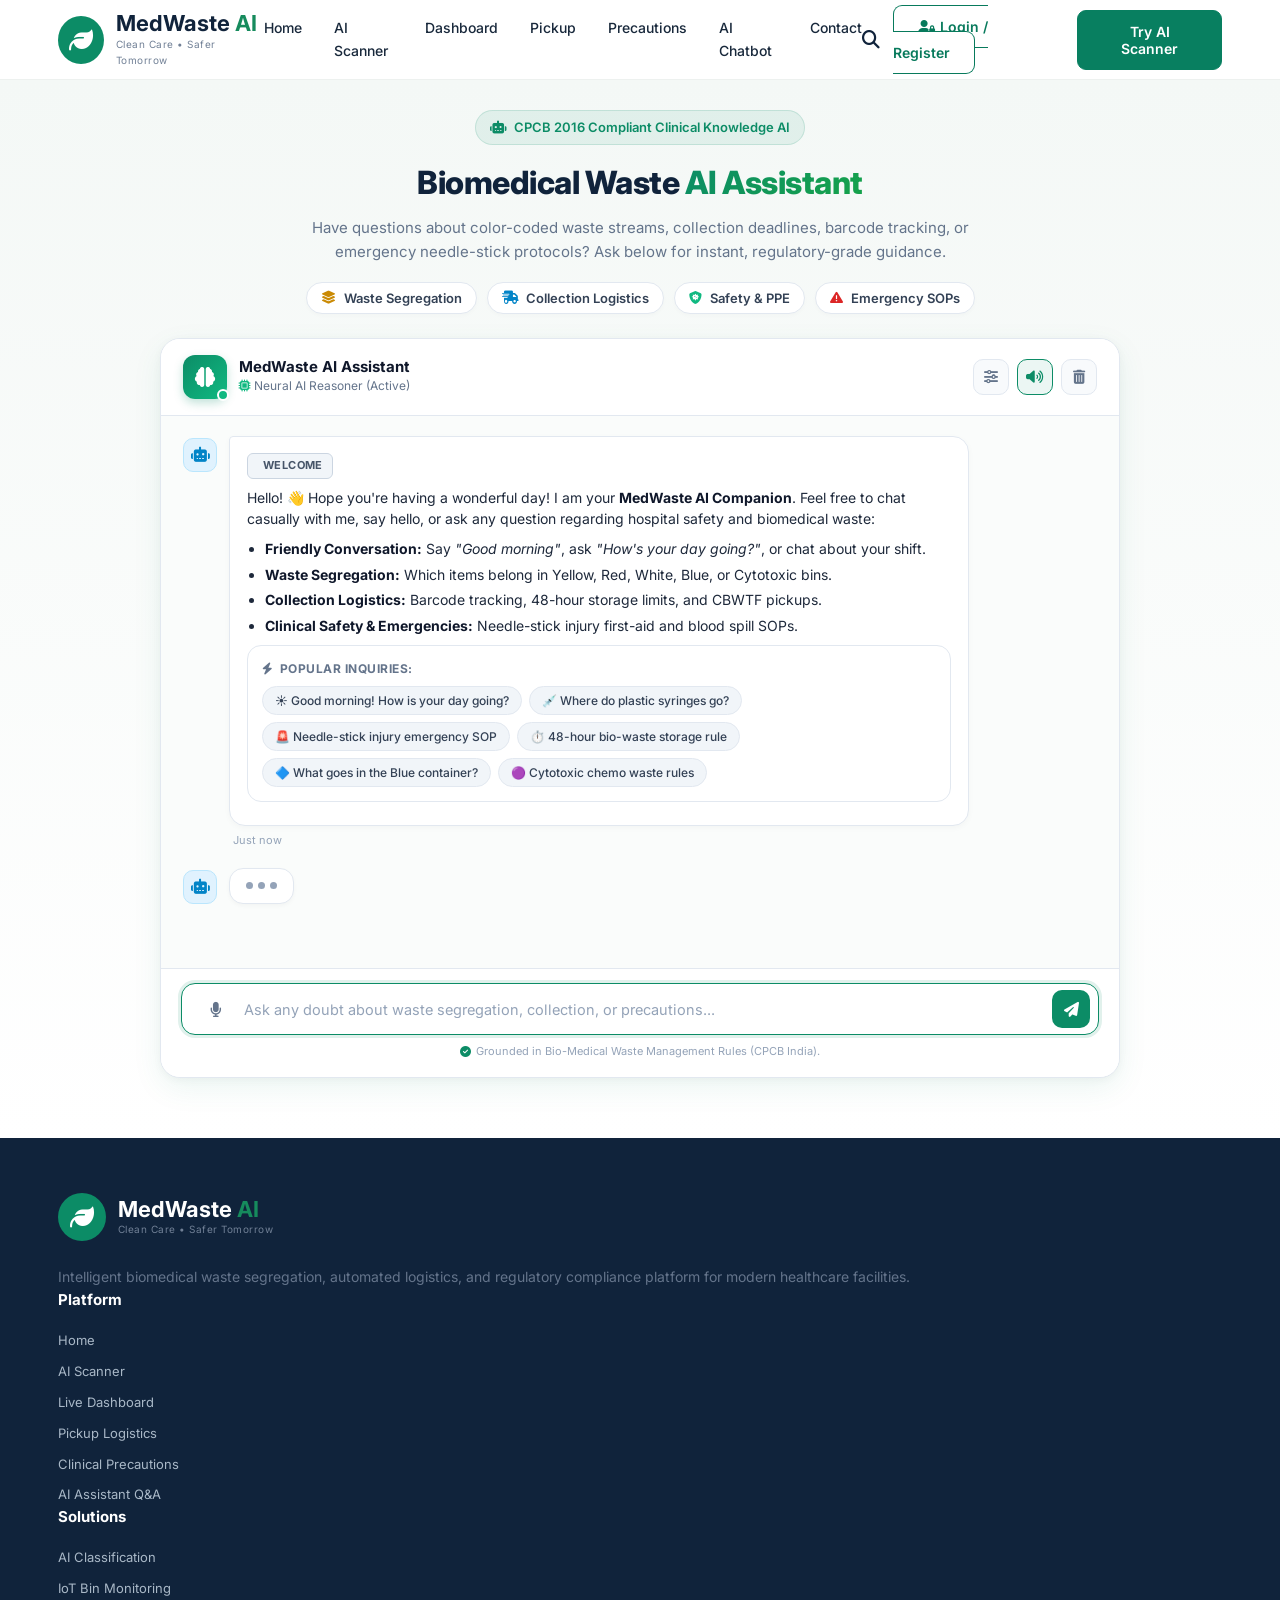
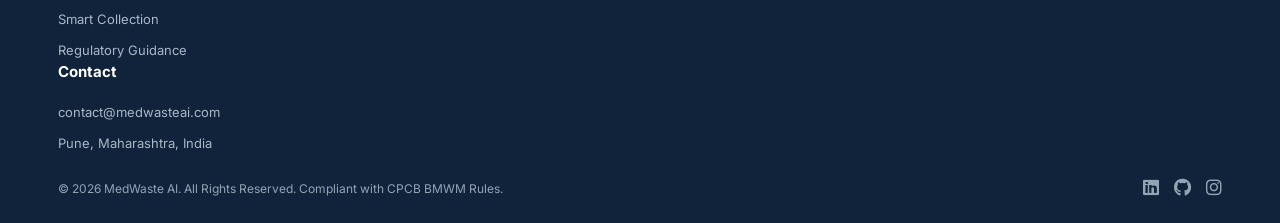
==== commit 3013757a: "changes" ====
--- a/frontend/chatbot.html
+++ b/frontend/chatbot.html
@@ -78,7 +78,7 @@
             </div>
 
             <h1>
-                Biomedical Waste <span>Assistant & Q&amp;A Hub</span>
+                Biomedical Waste <span>AI Assistant</span>
             </h1>
 
             <p>
@@ -104,7 +104,7 @@
         </section>
 
 
-        <!-- Two-Column Interactive Layout -->
+        <!-- Centered AI Chatbot Console -->
         <div class="chatbot-container">
 
             <!-- LEFT: Real-Time Chatbot Console -->
@@ -238,58 +238,6 @@
 
             </section>
 
-
-            <!-- RIGHT: Frequently Asked Questions & Quick Reference Hub -->
-            <aside class="faq-hub-card" aria-label="Frequently Asked Questions Hub">
-
-                <div class="faq-header">
-                    <div class="faq-title">
-                        <div class="faq-title-icon">
-                            <i class="fa-solid fa-circle-question"></i>
-                        </div>
-                        <div>
-                            <h2>Frequently Asked Questions</h2>
-                        </div>
-                    </div>
-
-                    <!-- Category Filter Tabs -->
-                    <div class="faq-filter-tabs" role="tablist">
-                        <button type="button" class="tab-btn active" onclick="filterFaqs('All', this)">All</button>
-                        <button type="button" class="tab-btn" onclick="filterFaqs('Segregation', this)">Segregation</button>
-                        <button type="button" class="tab-btn" onclick="filterFaqs('Collection', this)">Collection</button>
-                        <button type="button" class="tab-btn" onclick="filterFaqs('Precautions', this)">Precautions</button>
-                        <button type="button" class="tab-btn" onclick="filterFaqs('Emergency', this)">Emergency</button>
-                    </div>
-                </div>
-
-                <!-- Dynamic FAQ List -->
-                <div class="faq-list-container" id="faqListContainer">
-                    <!-- Populated dynamically by chatbot.js -->
-                </div>
-
-                <!-- Color Cheat Sheet Footer -->
-                <div class="faq-footer-cheat">
-                    <div class="cheat-title">
-                        <i class="fa-solid fa-palette"></i> Quick Stream Cheat Sheet
-                    </div>
-                    <div class="cheat-stream-grid">
-                        <div class="cheat-pill c-yellow" onclick="askQuickPrompt('What items belong in the Yellow biohazard bag and how is it treated?')">
-                            🟡 Yellow<br><small>Infectious</small>
-                        </div>
-                        <div class="cheat-pill c-red" onclick="askQuickPrompt('Which items go into the Red container and how are they recycled?')">
-                            🔴 Red<br><small>Plastics</small>
-                        </div>
-                        <div class="cheat-pill c-white" onclick="askQuickPrompt('What goes into the White translucent container and what are the rules?')">
-                            ⚪ White<br><small>Sharps</small>
-                        </div>
-                        <div class="cheat-pill c-blue" onclick="askQuickPrompt('Which items go into the Blue-marked container and how are they treated?')">
-                            🔵 Blue<br><small>Glassware</small>
-                        </div>
-                    </div>
-                </div>
-
-            </aside>
-
         </div>
 
     </main>
--- a/frontend/style.css
+++ b/frontend/style.css
@@ -4289,4 +4289,938 @@
         min-width: unset;
         width: 100%;
     }
+}
+
+
+/* =========================================================
+   6-STAGE AI MODEL ARCHITECTURE SCANNER STYLES
+   User Flow: Upload -> AI Detection -> Identify Type -> Segregate -> Record & Alert
+========================================================= */
+
+.architecture-tracker-container {
+    max-width: 1240px;
+    margin: -20px auto 30px;
+    padding: 0 4.5%;
+}
+
+.architecture-flow-tracker {
+    display: flex;
+    align-items: center;
+    justify-content: space-between;
+    background: #ffffff;
+    border: 1px solid #e2e8f0;
+    border-radius: 16px;
+    padding: 18px 24px;
+    box-shadow: 0 4px 20px rgba(0, 0, 0, 0.04);
+    position: relative;
+    overflow-x: auto;
+    gap: 12px;
+}
+
+.flow-stage-node {
+    display: flex;
+    align-items: center;
+    gap: 12px;
+    padding: 8px 14px;
+    border-radius: 12px;
+    background: #f8fafc;
+    border: 1px solid #f1f5f9;
+    transition: all 0.3s ease;
+    flex-shrink: 0;
+}
+
+.flow-stage-node.active {
+    background: #ecfdf5;
+    border-color: #10b981;
+    box-shadow: 0 4px 14px rgba(16, 185, 129, 0.15);
+}
+
+.flow-stage-node.completed {
+    background: #f0fdf4;
+    border-color: #86efac;
+}
+
+.flow-stage-node.completed .node-icon-circle {
+    background: #10b981;
+    color: #ffffff;
+}
+
+.node-icon-circle {
+    width: 38px;
+    height: 38px;
+    border-radius: 10px;
+    background: #e2e8f0;
+    color: #475569;
+    display: flex;
+    align-items: center;
+    justify-content: center;
+    font-size: 15px;
+    transition: all 0.3s ease;
+}
+
+.flow-stage-node.active .node-icon-circle {
+    background: linear-gradient(135deg, #059669, #10b981);
+    color: #ffffff;
+    animation: nodePulse 2s infinite;
+}
+
+@keyframes nodePulse {
+    0% { transform: scale(1); box-shadow: 0 0 0 0 rgba(16, 185, 129, 0.4); }
+    70% { transform: scale(1.05); box-shadow: 0 0 0 8px rgba(16, 185, 129, 0); }
+    100% { transform: scale(1); box-shadow: 0 0 0 0 rgba(16, 185, 129, 0); }
+}
+
+.node-meta {
+    display: flex;
+    flex-direction: column;
+}
+
+.node-step-tag {
+    font-size: 10px;
+    font-weight: 800;
+    color: #059669;
+    letter-spacing: 0.5px;
+    text-transform: uppercase;
+}
+
+.node-title {
+    font-size: 13px;
+    font-weight: 700;
+    color: #0f172a;
+    line-height: 1.2;
+}
+
+.node-sub {
+    font-size: 11px;
+    color: #64748b;
+}
+
+.flow-connector {
+    color: #cbd5e1;
+    font-size: 13px;
+    display: flex;
+    align-items: center;
+    justify-content: center;
+    flex-shrink: 0;
+}
+
+.flow-connector.active {
+    color: #10b981;
+    animation: flowSlide 1.2s infinite;
+}
+
+@keyframes flowSlide {
+    0% { transform: translateX(0); opacity: 0.5; }
+    50% { transform: translateX(4px); opacity: 1; }
+    100% { transform: translateX(0); opacity: 0.5; }
+}
+
+/* Category Presets in Input Panel */
+.architecture-sample-picker {
+    margin-top: 24px;
+    border-top: 1px dashed #e2e8f0;
+    padding-top: 20px;
+}
+
+.sample-picker-title {
+    font-size: 13px;
+    font-weight: 700;
+    color: #1e293b;
+    display: block;
+    margin-bottom: 14px;
+}
+
+.category-preset-group {
+    display: grid;
+    grid-template-columns: repeat(2, 1fr);
+    gap: 12px;
+}
+
+.preset-stream-card {
+    background: #f8fafc;
+    border: 1px solid #e2e8f0;
+    border-radius: 12px;
+    padding: 12px 14px;
+    cursor: pointer;
+    transition: all 0.25s ease;
+    display: flex;
+    flex-direction: column;
+    gap: 4px;
+    position: relative;
+    overflow: hidden;
+}
+
+.preset-stream-card:hover {
+    transform: translateY(-2px);
+    box-shadow: 0 6px 18px rgba(0, 0, 0, 0.06);
+}
+
+.preset-badge {
+    align-self: flex-start;
+    font-size: 10px;
+    font-weight: 800;
+    padding: 3px 8px;
+    border-radius: 6px;
+    text-transform: uppercase;
+    letter-spacing: 0.4px;
+}
+
+.preset-badge.yellow-badge { background: #fef08a; color: #854d0e; }
+.preset-badge.red-badge { background: #fee2e2; color: #991b1b; }
+.preset-badge.blue-badge { background: #e0f2fe; color: #0369a1; }
+.preset-badge.multi-badge { background: #dcfce7; color: #166534; }
+
+.yellow-stream-card:hover { border-color: #facc15; background: #fefce8; }
+.red-stream-card:hover { border-color: #f87171; background: #fff1f2; }
+.blue-stream-card:hover { border-color: #38bdf8; background: #f0f9ff; }
+.multi-stream-card:hover { border-color: #4ade80; background: #f0fdf4; }
+
+.preset-name {
+    font-size: 13px;
+    font-weight: 700;
+    color: #0f172a;
+    display: flex;
+    align-items: center;
+    gap: 6px;
+}
+
+.preset-stream-card small {
+    font-size: 11px;
+    color: #64748b;
+}
+
+/* Placeholder Architecture Mini */
+.placeholder-architecture-mini {
+    display: flex;
+    gap: 8px;
+    margin-top: 18px;
+    flex-wrap: wrap;
+    justify-content: center;
+}
+
+.mini-branch {
+    padding: 6px 12px;
+    border-radius: 8px;
+    font-size: 11px;
+    font-weight: 700;
+    display: inline-flex;
+    align-items: center;
+    gap: 6px;
+}
+
+.yellow-mini { background: #fef9c3; color: #854d0e; border: 1px solid #fde047; }
+.red-mini { background: #fee2e2; color: #991b1b; border: 1px solid #fca5a5; }
+.blue-mini { background: #e0f2fe; color: #0369a1; border: 1px solid #7dd3fc; }
+
+/* Pipeline Section Box */
+.pipeline-section-box {
+    background: #ffffff;
+    border: 1px solid #e2e8f0;
+    border-radius: 14px;
+    padding: 16px 18px;
+    margin-bottom: 16px;
+    box-shadow: 0 2px 10px rgba(0, 0, 0, 0.02);
+}
+
+.box-header {
+    display: flex;
+    justify-content: space-between;
+    align-items: center;
+    margin-bottom: 12px;
+}
+
+.stage-tag {
+    font-size: 11px;
+    font-weight: 800;
+    text-transform: uppercase;
+    color: #475569;
+    letter-spacing: 0.5px;
+    display: flex;
+    align-items: center;
+    gap: 6px;
+}
+
+.confidence-badge {
+    background: linear-gradient(135deg, #059669, #10b981);
+    color: #ffffff;
+    font-size: 12px;
+    font-weight: 700;
+    padding: 3px 10px;
+    border-radius: 20px;
+}
+
+.model-telemetry-row {
+    display: flex;
+    justify-content: space-between;
+    align-items: center;
+    flex-wrap: wrap;
+    gap: 10px;
+}
+
+.model-info strong {
+    font-size: 14px;
+    color: #0f172a;
+    display: block;
+}
+
+.model-info small {
+    color: #64748b;
+    font-size: 11px;
+}
+
+.features-pill-list {
+    display: flex;
+    gap: 6px;
+    flex-wrap: wrap;
+}
+
+.feature-pill {
+    background: #f1f5f9;
+    color: #334155;
+    font-size: 11px;
+    font-weight: 600;
+    padding: 4px 8px;
+    border-radius: 6px;
+}
+
+/* STAGE 3: 3-WAY CATEGORY CARDS */
+.category-confirmed-badge {
+    font-size: 11px;
+    font-weight: 700;
+    color: #059669;
+    background: #ecfdf5;
+    padding: 3px 8px;
+    border-radius: 6px;
+}
+
+.three-categories-grid {
+    display: grid;
+    grid-template-columns: repeat(3, 1fr);
+    gap: 12px;
+    margin-top: 6px;
+}
+
+.category-stream-card {
+    background: #f8fafc;
+    border: 2px solid #e2e8f0;
+    border-radius: 12px;
+    padding: 14px 12px;
+    transition: all 0.3s cubic-bezier(0.4, 0, 0.2, 1);
+    opacity: 0.55;
+    display: flex;
+    flex-direction: column;
+    gap: 4px;
+    position: relative;
+}
+
+.category-stream-card.detected {
+    opacity: 1;
+    transform: translateY(-2px);
+    box-shadow: 0 8px 24px rgba(0, 0, 0, 0.08);
+}
+
+.category-stream-card.detected#catCardYellow {
+    border-color: #eab308;
+    background: linear-gradient(180deg, #fefce8 0%, #ffffff 100%);
+    box-shadow: 0 8px 25px rgba(234, 179, 8, 0.2);
+}
+
+.category-stream-card.detected#catCardRed {
+    border-color: #ef4444;
+    background: linear-gradient(180deg, #fff1f2 0%, #ffffff 100%);
+    box-shadow: 0 8px 25px rgba(239, 68, 68, 0.2);
+}
+
+.category-stream-card.detected#catCardWhiteBlue {
+    border-color: #0284c7;
+    background: linear-gradient(180deg, #f0f9ff 0%, #ffffff 100%);
+    box-shadow: 0 8px 25px rgba(2, 132, 199, 0.2);
+}
+
+.stream-card-header {
+    display: flex;
+    align-items: center;
+    justify-content: space-between;
+}
+
+.stream-card-header h4 {
+    font-size: 13px;
+    font-weight: 800;
+    margin: 0;
+    color: #0f172a;
+    flex-grow: 1;
+    margin-left: 6px;
+}
+
+.stream-dot {
+    width: 10px;
+    height: 10px;
+    border-radius: 50%;
+    flex-shrink: 0;
+}
+
+.dot-yellow { background: #eab308; }
+.dot-red { background: #ef4444; }
+.dot-white-blue { background: #0284c7; }
+
+.stream-icon {
+    font-size: 16px;
+    color: #64748b;
+}
+
+.category-stream-card.detected#catCardYellow .stream-icon { color: #ca8a04; }
+.category-stream-card.detected#catCardRed .stream-icon { color: #dc2626; }
+.category-stream-card.detected#catCardWhiteBlue .stream-icon { color: #0284c7; }
+
+.stream-label {
+    font-size: 11px;
+    font-weight: 700;
+    color: #475569;
+}
+
+.stream-items-summary {
+    font-size: 10px;
+    color: #64748b;
+    line-height: 1.3;
+}
+
+.stream-active-marker {
+    display: none;
+    margin-top: 8px;
+    font-size: 10px;
+    font-weight: 800;
+    padding: 3px 6px;
+    border-radius: 4px;
+    align-self: flex-start;
+    letter-spacing: 0.5px;
+}
+
+.category-stream-card.detected .stream-active-marker {
+    display: inline-flex;
+    align-items: center;
+    gap: 4px;
+}
+
+.category-stream-card.detected#catCardYellow .stream-active-marker {
+    background: #fef08a;
+    color: #854d0e;
+}
+
+.category-stream-card.detected#catCardRed .stream-active-marker {
+    background: #fee2e2;
+    color: #991b1b;
+}
+
+.category-stream-card.detected#catCardWhiteBlue .stream-active-marker {
+    background: #e0f2fe;
+    color: #0369a1;
+}
+
+.sub-stream-notice {
+    margin-top: 12px;
+    padding: 8px 12px;
+    background: #f0f9ff;
+    border: 1px solid #bae6fd;
+    border-radius: 8px;
+    color: #0369a1;
+    font-size: 12px;
+    font-weight: 600;
+    display: flex;
+    align-items: center;
+    gap: 8px;
+}
+
+/* STAGE 4: SOFTWARE SEGREGATES */
+.segregation-status-badge {
+    background: #e0f2fe;
+    color: #0284c7;
+    font-size: 11px;
+    font-weight: 700;
+    padding: 3px 8px;
+    border-radius: 6px;
+}
+
+.segregation-details-grid {
+    display: grid;
+    grid-template-columns: repeat(2, 1fr);
+    gap: 12px;
+}
+
+.seg-item {
+    background: #f8fafc;
+    border: 1px solid #f1f5f9;
+    border-radius: 10px;
+    padding: 10px 12px;
+}
+
+.seg-label {
+    font-size: 10px;
+    font-weight: 700;
+    color: #64748b;
+    text-transform: uppercase;
+    display: block;
+    margin-bottom: 2px;
+}
+
+.seg-val {
+    font-size: 13px;
+    color: #0f172a;
+    display: block;
+    line-height: 1.3;
+}
+
+.highlight-weight {
+    color: #059669;
+    font-weight: 800;
+}
+
+.segregation-meter-wrapper {
+    margin-top: 14px;
+    padding-top: 12px;
+    border-top: 1px solid #f1f5f9;
+}
+
+.meter-meta {
+    display: flex;
+    justify-content: space-between;
+    font-size: 11px;
+    font-weight: 600;
+    color: #475569;
+    margin-bottom: 6px;
+}
+
+.meter-bar-track {
+    height: 10px;
+    background: #e2e8f0;
+    border-radius: 20px;
+    position: relative;
+    overflow: hidden;
+}
+
+.meter-bar-fill {
+    height: 100%;
+    border-radius: 20px;
+    background: linear-gradient(90deg, #10b981 0%, #f59e0b 60%, #ef4444 100%);
+    transition: width 0.8s cubic-bezier(0.4, 0, 0.2, 1);
+}
+
+.meter-threshold-line {
+    position: absolute;
+    top: 0;
+    bottom: 0;
+    left: 80%;
+    width: 2px;
+    background: #dc2626;
+    z-index: 2;
+}
+
+/* DUAL OUTPUT SECTION (STAGE 5 & 6) */
+.dual-output-section {
+    margin-top: 20px;
+    background: #f8fafc;
+    border: 1px solid #e2e8f0;
+    border-radius: 16px;
+    padding: 20px;
+}
+
+.dual-output-header {
+    display: flex;
+    align-items: center;
+    gap: 8px;
+    margin-bottom: 16px;
+    color: #1e293b;
+}
+
+.dual-output-header h4 {
+    margin: 0;
+    font-size: 14px;
+    font-weight: 800;
+    text-transform: uppercase;
+    letter-spacing: 0.5px;
+}
+
+.dual-cards-container {
+    display: grid;
+    grid-template-columns: repeat(2, 1fr);
+    gap: 16px;
+}
+
+.outcome-card {
+    background: #ffffff;
+    border: 1px solid #e2e8f0;
+    border-radius: 14px;
+    padding: 16px;
+    display: flex;
+    flex-direction: column;
+    justify-content: space-between;
+    box-shadow: 0 4px 14px rgba(0, 0, 0, 0.03);
+}
+
+.outcome-card-header {
+    display: flex;
+    justify-content: space-between;
+    align-items: flex-start;
+    margin-bottom: 12px;
+}
+
+.card-title-group {
+    display: flex;
+    align-items: center;
+    gap: 10px;
+}
+
+.card-title-group h5 {
+    font-size: 14px;
+    font-weight: 800;
+    margin: 0;
+    color: #0f172a;
+}
+
+.card-subtitle {
+    font-size: 11px;
+    color: #64748b;
+    display: block;
+}
+
+.digital-icon {
+    font-size: 22px;
+    color: #0284c7;
+}
+
+.alert-icon {
+    font-size: 22px;
+    color: #f59e0b;
+}
+
+.status-chip {
+    font-size: 10px;
+    font-weight: 800;
+    padding: 3px 8px;
+    border-radius: 20px;
+    text-transform: uppercase;
+    letter-spacing: 0.4px;
+}
+
+.success-chip {
+    background: #ecfdf5;
+    color: #059669;
+}
+
+.alert-chip {
+    background: #fef2f2;
+    color: #dc2626;
+    animation: alertPulse 1.5s infinite;
+}
+
+@keyframes alertPulse {
+    0% { transform: scale(1); }
+    50% { transform: scale(1.04); }
+    100% { transform: scale(1); }
+}
+
+/* Manifest Receipt Box */
+.manifest-receipt {
+    background: #f8fafc;
+    border: 1px dashed #cbd5e1;
+    border-radius: 10px;
+    padding: 12px;
+    margin-bottom: 14px;
+}
+
+.manifest-barcode-box {
+    text-align: center;
+    padding-bottom: 8px;
+    border-bottom: 1px solid #e2e8f0;
+    margin-bottom: 8px;
+}
+
+.barcode-stripes {
+    height: 24px;
+    background: repeating-linear-gradient(
+        90deg,
+        #0f172a,
+        #0f172a 2px,
+        transparent 2px,
+        transparent 5px,
+        #0f172a 5px,
+        #0f172a 9px,
+        transparent 9px,
+        transparent 11px
+    );
+    border-radius: 2px;
+    margin-bottom: 4px;
+}
+
+.barcode-num {
+    font-family: monospace;
+    font-size: 11px;
+    font-weight: 700;
+    color: #334155;
+    letter-spacing: 1px;
+}
+
+.manifest-data-rows {
+    display: flex;
+    flex-direction: column;
+    gap: 4px;
+}
+
+.data-row {
+    display: flex;
+    justify-content: space-between;
+    font-size: 11px;
+    color: #64748b;
+}
+
+.data-row strong {
+    color: #0f172a;
+}
+
+/* Alert Body */
+.alert-body {
+    display: flex;
+    flex-direction: column;
+    gap: 12px;
+    margin-bottom: 14px;
+}
+
+.capacity-gauge-box {
+    display: flex;
+    align-items: center;
+    gap: 12px;
+    background: #fff7ed;
+    border: 1px solid #ffedd5;
+    border-radius: 10px;
+    padding: 12px;
+}
+
+.gauge-number {
+    font-size: 26px;
+    font-weight: 900;
+    color: #c2410c;
+    line-height: 1;
+}
+
+.gauge-label strong {
+    font-size: 13px;
+    color: #9a3412;
+    display: block;
+}
+
+.gauge-label small {
+    font-size: 11px;
+    color: #c2410c;
+}
+
+.alert-logistics-box {
+    background: #f8fafc;
+    border: 1px solid #e2e8f0;
+    border-radius: 8px;
+    padding: 8px 12px;
+    font-size: 12px;
+    font-weight: 600;
+    color: #334155;
+}
+
+.logistics-status {
+    display: flex;
+    align-items: center;
+    gap: 8px;
+    color: #2563eb;
+}
+
+/* Action Buttons */
+.record-action-btn {
+    width: 100%;
+    font-size: 13px;
+    font-weight: 700;
+    padding: 10px;
+    justify-content: center;
+}
+
+.urgent-dispatch-btn {
+    width: 100%;
+    font-size: 13px;
+    font-weight: 700;
+    padding: 10px;
+    background: linear-gradient(135deg, #dc2626, #b91c1c);
+    color: #ffffff;
+    border: none;
+    border-radius: 10px;
+    display: inline-flex;
+    align-items: center;
+    justify-content: center;
+    gap: 8px;
+    cursor: pointer;
+    transition: all 0.25s ease;
+}
+
+.urgent-dispatch-btn:hover {
+    background: linear-gradient(135deg, #b91c1c, #991b1b);
+    transform: translateY(-1px);
+    box-shadow: 0 6px 16px rgba(220, 38, 38, 0.3);
+}
+
+.urgent-dispatch-btn:disabled {
+    background: #94a3b8;
+    cursor: not-allowed;
+    transform: none;
+    box-shadow: none;
+}
+
+.scanner-footer-actions {
+    display: flex;
+    justify-content: space-between;
+    align-items: center;
+    margin-top: 18px;
+    gap: 12px;
+    flex-wrap: wrap;
+}
+
+/* Responsive adjustments */
+@media (max-width: 900px) {
+    .architecture-flow-tracker {
+        padding: 14px;
+    }
+    .flow-stage-node {
+        padding: 6px 10px;
+    }
+    .node-title {
+        font-size: 12px;
+    }
+    .three-categories-grid {
+        grid-template-columns: 1fr;
+    }
+    .dual-cards-container {
+        grid-template-columns: 1fr;
+    }
+    .category-preset-group {
+        grid-template-columns: 1fr;
+    }
+}
+
+/* =========================================================
+   FLOATING AI CHATBOT FAB WIDGET
+========================================================= */
+
+.floating-chatbot-fab {
+    position: fixed;
+    bottom: 28px;
+    right: 28px;
+    z-index: 9999;
+    display: flex;
+    align-items: center;
+    justify-content: center;
+    text-decoration: none;
+    outline: none;
+    -webkit-tap-highlight-color: transparent;
+}
+
+.chatbot-fab-icon {
+    width: 58px;
+    height: 58px;
+    border-radius: 50%;
+    background: linear-gradient(135deg, #0c8c66 0%, #10b981 100%);
+    color: #ffffff;
+    display: flex;
+    align-items: center;
+    justify-content: center;
+    font-size: 24px;
+    box-shadow: 0 8px 24px rgba(12, 140, 102, 0.4), 0 2px 6px rgba(0, 0, 0, 0.12);
+    border: 2.5px solid #ffffff;
+    position: relative;
+    cursor: pointer;
+    transition: all 0.3s cubic-bezier(0.34, 1.56, 0.64, 1);
+    animation: fabGlowPulse 3s infinite ease-in-out;
+}
+
+.floating-chatbot-fab:hover .chatbot-fab-icon {
+    transform: scale(1.1) translateY(-3px);
+    box-shadow: 0 12px 30px rgba(12, 140, 102, 0.55), 0 4px 10px rgba(0, 0, 0, 0.15);
+}
+
+.floating-chatbot-fab:active .chatbot-fab-icon {
+    transform: scale(0.95);
+}
+
+.fab-online-dot {
+    position: absolute;
+    top: 2px;
+    right: 2px;
+    width: 13px;
+    height: 13px;
+    background: #22c55e;
+    border: 2px solid #ffffff;
+    border-radius: 50%;
+    box-shadow: 0 0 0 2px rgba(34, 197, 94, 0.3);
+}
+
+/* Hover Popup Tooltip */
+.chatbot-tooltip-popup {
+    position: absolute;
+    right: calc(100% + 14px);
+    top: 50%;
+    transform: translateY(-50%) translateX(10px);
+    background: #0f172a;
+    color: #ffffff;
+    padding: 9px 16px;
+    border-radius: 30px;
+    font-size: 13px;
+    font-weight: 600;
+    letter-spacing: 0.2px;
+    white-space: nowrap;
+    box-shadow: 0 10px 25px rgba(15, 23, 42, 0.25);
+    opacity: 0;
+    visibility: hidden;
+    pointer-events: none;
+    transition: all 0.25s cubic-bezier(0.4, 0, 0.2, 1);
+    display: inline-flex;
+    align-items: center;
+    gap: 7px;
+    border: 1px solid rgba(255, 255, 255, 0.1);
+}
+
+.chatbot-tooltip-popup i {
+    color: #34d399;
+    font-size: 13px;
+}
+
+/* Tooltip Arrow Pointer */
+.chatbot-tooltip-popup::after {
+    content: '';
+    position: absolute;
+    right: -6px;
+    top: 50%;
+    transform: translateY(-50%);
+    border-width: 6px 0 6px 6px;
+    border-style: solid;
+    border-color: transparent transparent transparent #0f172a;
+}
+
+/* Show Tooltip on Hover */
+.floating-chatbot-fab:hover .chatbot-tooltip-popup {
+    opacity: 1;
+    visibility: visible;
+    transform: translateY(-50%) translateX(0);
+}
+
+@keyframes fabGlowPulse {
+    0%, 100% {
+        box-shadow: 0 8px 24px rgba(12, 140, 102, 0.4), 0 2px 6px rgba(0, 0, 0, 0.12);
+    }
+    50% {
+        box-shadow: 0 8px 28px rgba(12, 140, 102, 0.65), 0 0 0 8px rgba(16, 185, 129, 0.18);
+    }
+}
+
+@media (max-width: 640px) {
+    .floating-chatbot-fab {
+        bottom: 20px;
+        right: 20px;
+    }
+    .chatbot-fab-icon {
+        width: 52px;
+        height: 52px;
+        font-size: 22px;
+    }
 }
--- a/frontend/chatbot.css
+++ b/frontend/chatbot.css
@@ -44,8 +44,8 @@
 
 /* Header Section */
 .chatbot-hero {
-    max-width: 1300px;
-    margin: 0 auto 28px;
+    max-width: 960px;
+    margin: 0 auto 24px;
     text-align: center;
 }
 
@@ -120,14 +120,14 @@
     font-size: 13px;
 }
 
-/* Main Grid Layout */
+/* Main Centered Layout */
 .chatbot-container {
-    max-width: 1300px;
+    max-width: 960px;
     margin: 0 auto;
-    display: grid;
-    grid-template-columns: 1.15fr 0.85fr;
-    gap: 28px;
-    align-items: start;
+    display: flex;
+    justify-content: center;
+    align-items: stretch;
+    width: 100%;
 }
 
 /* Chat Console Panel */
@@ -135,10 +135,13 @@
     background: var(--chat-card-bg);
     border: 1px solid var(--chat-border);
     border-radius: 20px;
-    box-shadow: var(--chat-shadow);
+    box-shadow: 0 10px 30px rgba(12, 140, 102, 0.08), 0 2px 8px rgba(0, 0, 0, 0.04);
     display: flex;
     flex-direction: column;
-    height: 720px;
+    height: 740px;
+    width: 100%;
+    max-width: 960px;
+    margin: 0 auto;
     overflow: hidden;
     position: relative;
 }
@@ -855,17 +858,16 @@
 
 /* Responsive adjustments */
 @media (max-width: 992px) {
+    .chatbot-hero {
+        max-width: 100%;
+    }
+
     .chatbot-container {
-        grid-template-columns: 1fr;
+        max-width: 100%;
     }
 
     .chat-console-card {
-        height: 600px;
-    }
-
-    .faq-hub-card {
-        height: auto;
-        max-height: 600px;
+        height: 640px;
     }
 }
 
